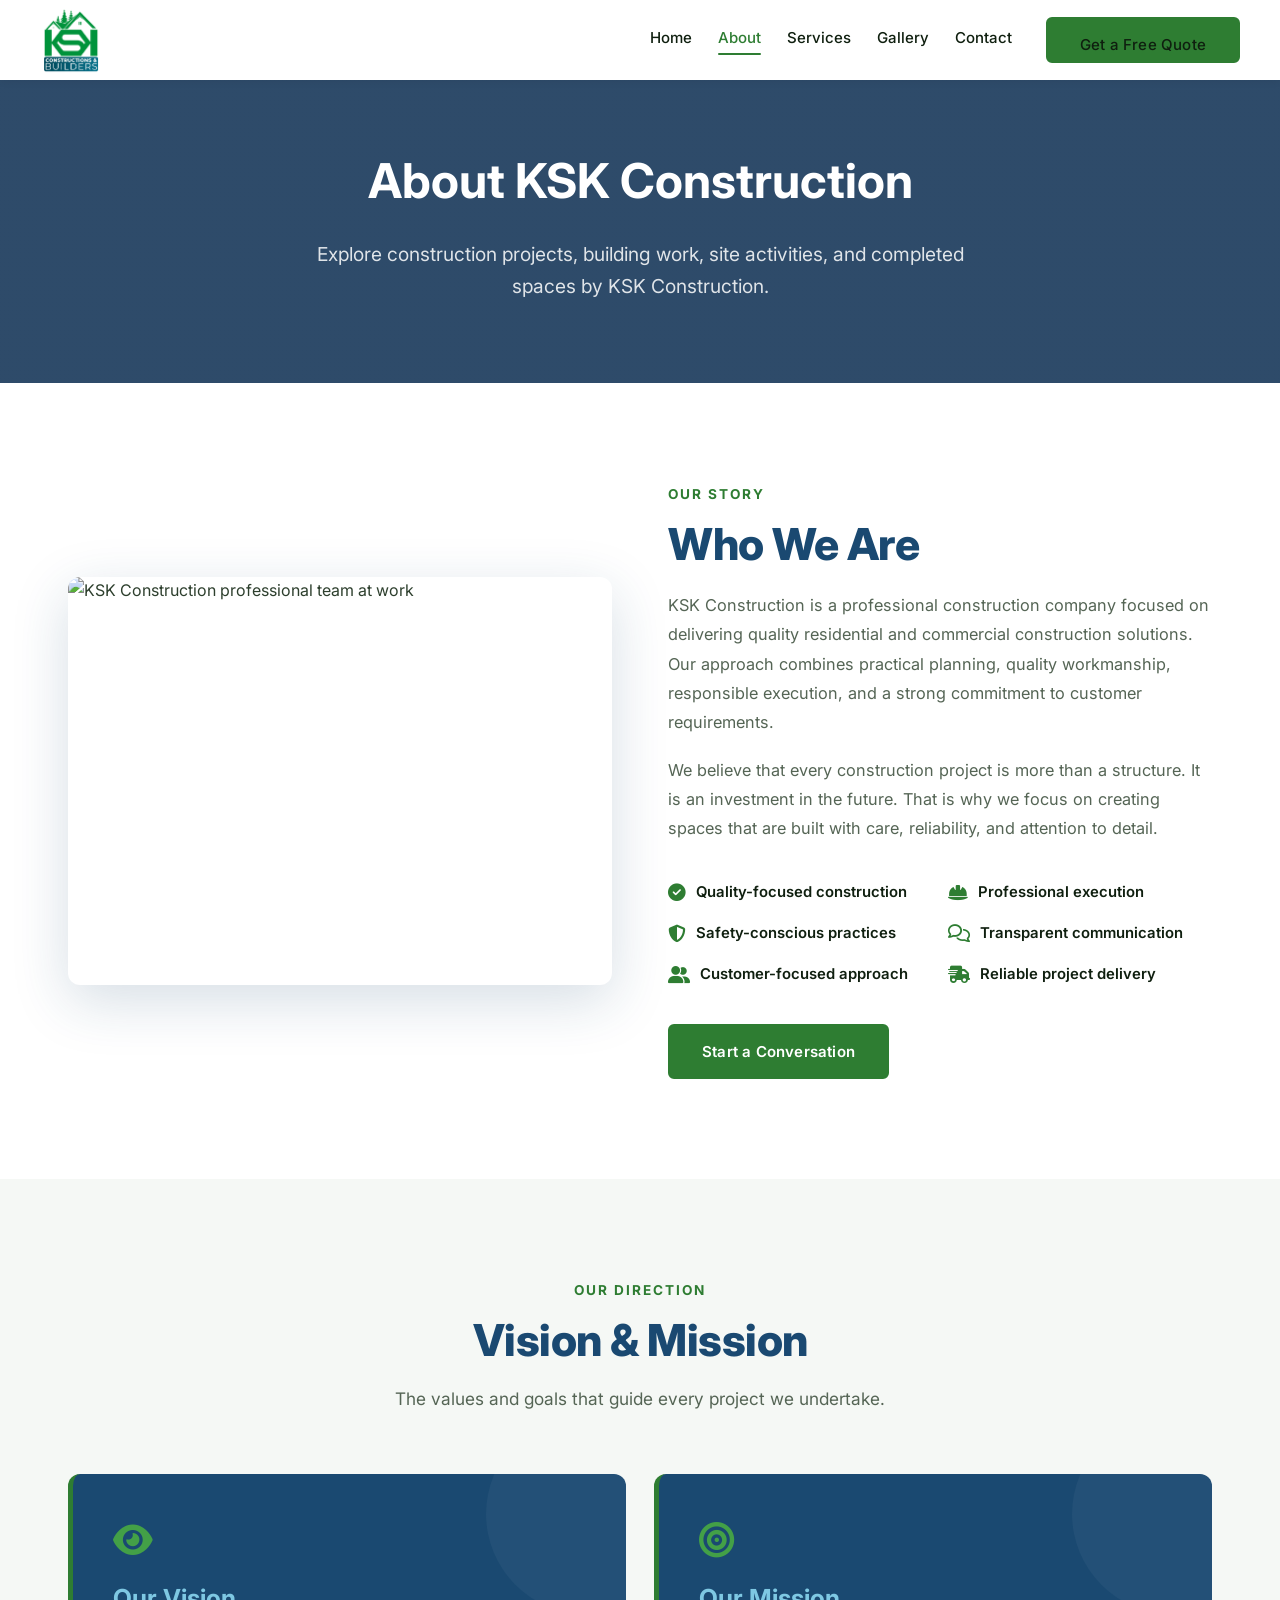
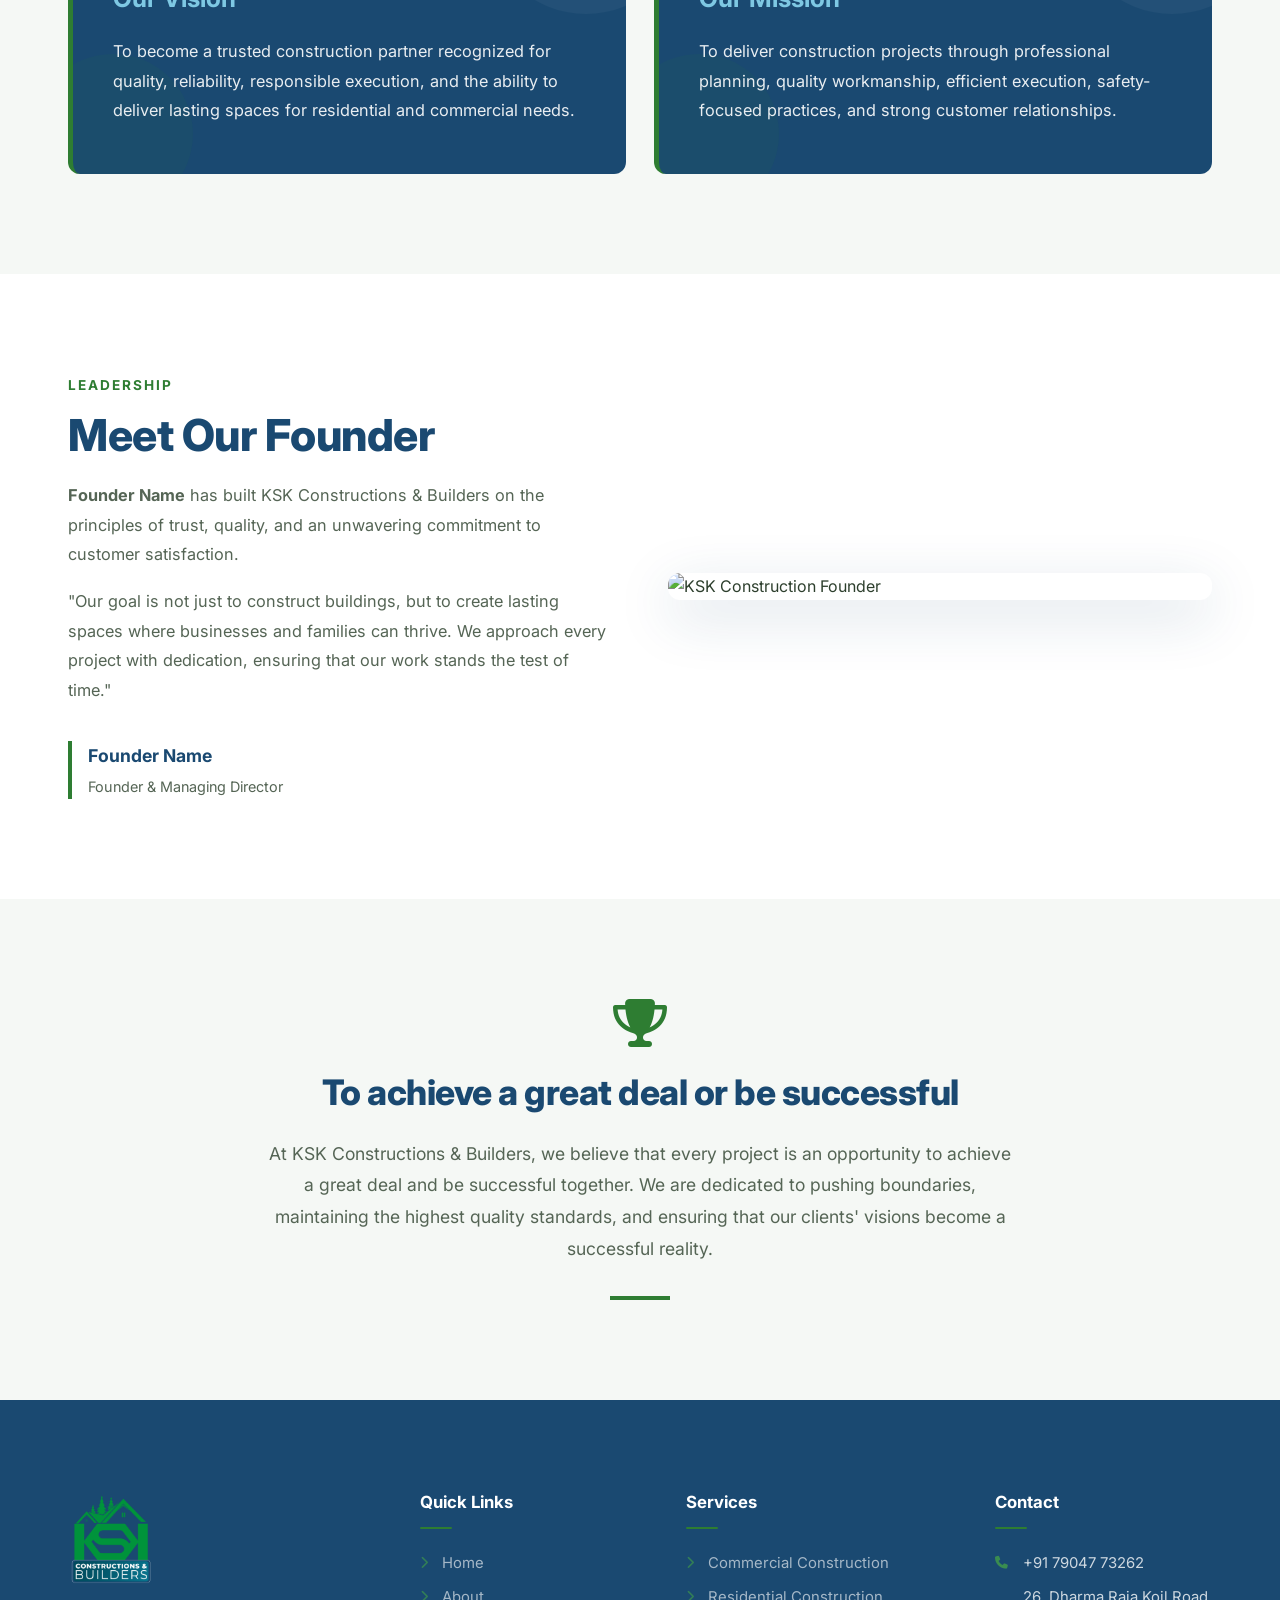
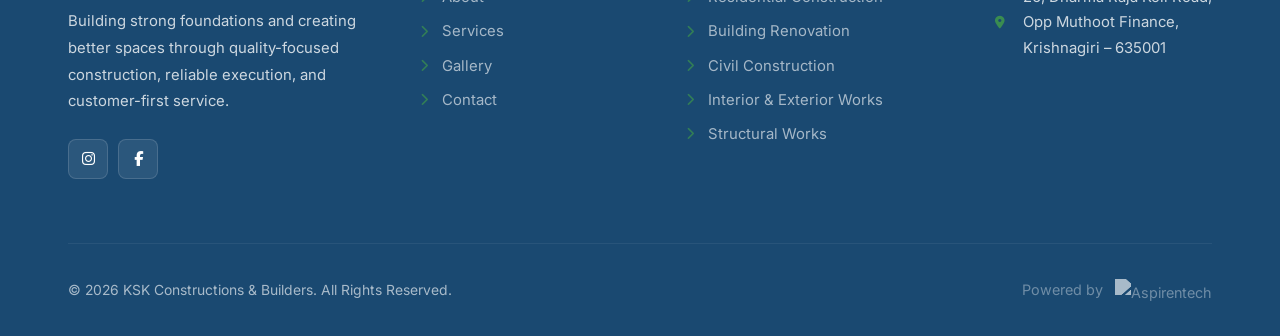
==== about/index.html @ 7454dc2c "first commit" ====
<!DOCTYPE html>
<html lang="en">

<head>
  <meta charset="UTF-8">
  <meta name="viewport" content="width=device-width, initial-scale=1.0">
  <title>About KSK Construction | Professional Construction Company</title>
  <meta name="description"
    content="Learn about KSK Construction, our vision, mission, construction approach, and commitment to quality and reliable project delivery.">
  <meta property="og:title" content="About KSK Construction">
  <meta property="og:description"
    content="Learn about KSK Construction, our vision, mission and commitment to quality.">
  <meta property="og:type" content="website">
  <link rel="canonical" href="https://www.kskconstruction.com/about/">
  <link rel="stylesheet" href="../css/styles.css">
  <link rel="stylesheet" href="https://cdnjs.cloudflare.com/ajax/libs/font-awesome/6.4.0/css/all.min.css">
</head>

<body>

  <!-- HEADER -->
  <header class="header">
    <div class="container nav-container">
      <a href="../" class="logo">
        <img src="../images/logo.png" alt="KSK Constructions & Builders Logo">
      </a>
      <nav class="nav-links" id="main-nav">
        <a href="../">Home</a>
        <a href="../about/" class="active">About</a>
        <a href="../services/">Services</a>
        <a href="../gallery/">Gallery</a>
        <a href="../contact/">Contact</a>
        <a href="../contact/" class="btn btn-primary">Get a Free Quote</a>
      </nav>
      <button class="hamburger" id="hamburger-btn" aria-label="Toggle navigation" aria-expanded="false">&#9776;</button>
    </div>
  </header>

  <!-- PAGE BANNER -->
  <div class="page-banner"
    style="padding-top: 80px; background: linear-gradient(rgba(17,50,85,0.88), rgba(17,50,85,0.88)), url('https://images.unsplash.com/photo-1428366890462-dd4baecf492b?ixlib=rb-4.0.3&auto=format&fit=crop&w=1920&q=80') center/cover no-repeat; color: #fff; padding: 140px 0 80px; text-align: center;">
    <div class="container">
      <h1 style="font-size: clamp(1.9rem, 5vw, 3rem); font-weight: 700; margin-bottom: 16px;">About KSK Construction
      </h1>
      <p style="font-size: clamp(0.97rem, 2.5vw, 1.2rem); opacity: 0.85; max-width: 700px; margin: 0 auto;">Explore
        construction projects,
        building work, site activities, and completed spaces by KSK Construction.</p>
    </div>
  </div>

  <main>

    <!-- WHO WE ARE -->
    <section class="section">
      <div class="container">
        <div class="image-text-grid">
          <div>
            <img
              src="https://images.unsplash.com/photo-1486406146926-c627a92ad1ab?ixlib=rb-4.0.3&auto=format&fit=crop&w=800&q=81"
              alt="KSK Construction professional team at work" class="section-image" loading="lazy">
          </div>
          <div>
            <p
              style="font-size:0.85rem; font-weight:700; letter-spacing:2px; color:var(--ksk-green); text-transform:uppercase; margin-bottom:12px;">
              Our Story</p>
            <h2 class="section-title" style="text-align:left; margin-bottom:20px;">Who We Are</h2>
            <p style="color:var(--text-light); margin-bottom:18px; font-size:1.02rem; line-height:1.8;">KSK Construction
              is a professional construction company focused on delivering quality residential and commercial
              construction solutions. Our approach combines practical planning, quality workmanship, responsible
              execution, and a strong commitment to customer requirements.</p>
            <p style="color:var(--text-light); margin-bottom:36px; font-size:1.02rem; line-height:1.8;">We believe that
              every construction project is more than a structure. It is an investment in the future. That is why we
              focus on creating spaces that are built with care, reliability, and attention to detail.</p>
            <div style="display:grid; grid-template-columns:1fr 1fr; gap:16px; margin-bottom:36px;">
              <div style="display:flex; gap:10px; align-items:center;">
                <i class="fa-solid fa-check-circle"
                  style="color:var(--ksk-green); font-size:1.1rem; flex-shrink:0;"></i>
                <span style="color:var(--text-dark); font-weight:600; font-size:0.93rem;">Quality-focused
                  construction</span>
              </div>
              <div style="display:flex; gap:10px; align-items:center;">
                <i class="fa-solid fa-hard-hat" style="color:var(--ksk-green); font-size:1.1rem; flex-shrink:0;"></i>
                <span style="color:var(--text-dark); font-weight:600; font-size:0.93rem;">Professional execution</span>
              </div>
              <div style="display:flex; gap:10px; align-items:center;">
                <i class="fa-solid fa-shield-halved"
                  style="color:var(--ksk-green); font-size:1.1rem; flex-shrink:0;"></i>
                <span style="color:var(--text-dark); font-weight:600; font-size:0.93rem;">Safety-conscious
                  practices</span>
              </div>
              <div style="display:flex; gap:10px; align-items:center;">
                <i class="fa-regular fa-comments" style="color:var(--ksk-green); font-size:1.1rem; flex-shrink:0;"></i>
                <span style="color:var(--text-dark); font-weight:600; font-size:0.93rem;">Transparent
                  communication</span>
              </div>
              <div style="display:flex; gap:10px; align-items:center;">
                <i class="fa-solid fa-user-group" style="color:var(--ksk-green); font-size:1.1rem; flex-shrink:0;"></i>
                <span style="color:var(--text-dark); font-weight:600; font-size:0.93rem;">Customer-focused
                  approach</span>
              </div>
              <div style="display:flex; gap:10px; align-items:center;">
                <i class="fa-solid fa-truck-fast" style="color:var(--ksk-green); font-size:1.1rem; flex-shrink:0;"></i>
                <span style="color:var(--text-dark); font-weight:600; font-size:0.93rem;">Reliable project
                  delivery</span>
              </div>
            </div>
            <a href="../contact/" class="btn btn-primary">Start a Conversation</a>
          </div>
        </div>
      </div>
    </section>

    <!-- VISION & MISSION -->
    <section class="section section-bg-light">
      <div class="container">
        <p
          style="font-size:0.85rem; font-weight:700; letter-spacing:2px; color:var(--ksk-green); text-transform:uppercase; text-align:center; margin-bottom:12px;">
          Our Direction</p>
        <h2 class="section-title">Vision &amp; Mission</h2>
        <p class="section-subtitle">The values and goals that guide every project we undertake.</p>
        <div class="vision-mission-grid">
          <div class="about-card">
            <i class="fa-solid fa-eye"
              style="font-size:2.2rem; color:var(--ksk-green-light); margin-bottom:20px; display:block;"></i>
            <h3>Our Vision</h3>
            <p>To become a trusted construction partner recognized for quality, reliability, responsible execution, and
              the ability to deliver lasting spaces for residential and commercial needs.</p>
          </div>
          <div class="about-card">
            <i class="fa-solid fa-bullseye"
              style="font-size:2.2rem; color:var(--ksk-green-light); margin-bottom:20px; display:block;"></i>
            <h3>Our Mission</h3>
            <p>To deliver construction projects through professional planning, quality workmanship, efficient execution,
              safety-focused practices, and strong customer relationships.</p>
          </div>
        </div>
      </div>
    </section>

    <!-- MEET THE FOUNDER -->
    <section class="section">
      <div class="container">
        <div class="image-text-grid">
          <div>
            <p
              style="font-size:0.85rem; font-weight:700; letter-spacing:2px; color:var(--ksk-green); text-transform:uppercase; margin-bottom:12px;">
              Leadership</p>
            <h2 class="section-title" style="text-align:left; margin-bottom:20px;">Meet Our Founder</h2>
            <p style="color:var(--text-light); margin-bottom:18px; font-size:1.02rem; line-height:1.8;"><strong>Founder
                Name</strong> has built KSK Constructions & Builders on the principles of trust, quality, and an
              unwavering commitment to customer satisfaction.</p>
            <p style="color:var(--text-light); margin-bottom:36px; font-size:1.02rem; line-height:1.8;">"Our goal is not
              just to construct buildings, but to create lasting spaces where businesses and families can thrive. We
              approach every project with dedication, ensuring that our work stands the test of time."</p>

            <div style="border-left: 4px solid var(--ksk-green); padding-left: 16px;">
              <h4 style="color:var(--ksk-teal); font-size:1.1rem; margin-bottom:4px;">Founder Name</h4>
              <p style="color:var(--text-light); font-size:0.9rem;">Founder &amp; Managing Director</p>
            </div>
          </div>
          <div>
            <img src="/images/founder.jpg" alt="KSK Construction Founder" class="section-image"
              style="object-fit: contain; height: auto; aspect-ratio: auto;" loading="lazy" width="300" height="300">
          </div>
        </div>
      </div>
    </section>

    <!-- OPPORTUNITY / SUCCESS SECTION -->
    <section class="section section-bg-light">
      <div class="container" style="text-align: center; max-width: 800px; margin: 0 auto;">
        <i class="fa-solid fa-trophy" style="font-size:3rem; color:var(--ksk-green); margin-bottom:24px;"></i>
        <h2 class="section-title" style="font-size: 2.2rem; margin-bottom: 24px;">To achieve a great deal or be
          successful</h2>
        <p style="color:var(--text-light); font-size: 1.1rem; line-height: 1.8; margin-bottom: 32px;">
          At KSK Constructions & Builders, we believe that every project is an opportunity to achieve a great deal and
          be successful together. We are dedicated to pushing boundaries, maintaining the highest quality standards, and
          ensuring that our clients' visions become a successful reality.
        </p>
        <div style="width: 60px; height: 4px; background: var(--ksk-green); margin: 0 auto;"></div>
      </div>
    </section>

  </main>

  <!-- FOOTER -->
  <footer class="footer">
    <div class="container">
      <div class="footer-grid">
        <div class="footer-col">
          <div style="margin-bottom:20px;">
            <img src="../images/logo.png" alt="KSK Constructions & Builders" style="height:100px; width:auto; ">
          </div>
          <!-- <h4>KSK Constructions &amp; Builders</h4> -->
          <p>Building strong foundations and creating better spaces through quality-focused construction, reliable
            execution, and customer-first service.</p>
          <div class="social-links" style="margin-top:24px;">
            <a href="#" aria-label="Instagram"><i class="fa-brands fa-instagram"></i></a>
            <a href="#" aria-label="Facebook"><i class="fa-brands fa-facebook-f"></i></a>

          </div>
        </div>
        <div class="footer-col">
          <h4>Quick Links</h4>
          <ul class="footer-links">
            <li><a href="../"><i class="fa-solid fa-chevron-right"></i>Home</a></li>
            <li><a href="../about/"><i class="fa-solid fa-chevron-right"></i>About</a></li>
            <li><a href="../services/"><i class="fa-solid fa-chevron-right"></i>Services</a></li>
            <li><a href="../gallery/"><i class="fa-solid fa-chevron-right"></i>Gallery</a></li>
            <li><a href="../contact/"><i class="fa-solid fa-chevron-right"></i>Contact</a></li>
          </ul>
        </div>
        <div class="footer-col">
          <h4>Services</h4>
          <ul class="footer-links">
            <li><a href="../services/"><i class="fa-solid fa-chevron-right"></i>Commercial Construction</a></li>
            <li><a href="../services/"><i class="fa-solid fa-chevron-right"></i>Residential Construction</a></li>
            <li><a href="../services/"><i class="fa-solid fa-chevron-right"></i>Building Renovation</a></li>
            <li><a href="../services/"><i class="fa-solid fa-chevron-right"></i>Civil Construction</a></li>
            <li><a href="../services/"><i class="fa-solid fa-chevron-right"></i>Interior &amp; Exterior Works</a></li>
            <li><a href="../services/"><i class="fa-solid fa-chevron-right"></i>Structural Works</a></li>
          </ul>
        </div>
        <div class="footer-col">
          <h4>Contact</h4>
          <ul class="footer-links">
            <li><i class="fa-solid fa-phone" style="width: 20px;"></i> +91 79047 73262</li>

            <li><i class="fa-solid fa-location-dot" style="width: 20px;"></i> 26, Dharma Raja Koil Road,
              Opp Muthoot Finance,
              Krishnagiri – 635001</li>
          </ul>
        </div>
      </div>
      <div class="footer-bottom">
        <p>&copy; 2026 KSK Constructions &amp; Builders. All Rights Reserved.</p>
        <div style="display: flex; align-items: center; gap: 12px; color: rgba(255,255,255,0.6); font-size: 0.9rem;">
          <span>Powered by</span>
          <a href="https://aspirentech.com" target="_blank">
            <img src="https://aspirentech.com/assets/aspirentech-logo-new-B7I5o4Z6.png" alt="Aspirentech"
              style="height: 22px; filter: brightness(0) invert(1);  transition: 0.3s;">
          </a>
        </div>
      </div>
    </div>
  </footer>

  <script src="../js/main.js"></script>
</body>

</html>
---- css/styles.css ----
@import url('https://fonts.googleapis.com/css2?family=Inter:wght@300;400;500;600;700;800&display=swap');

/* =====================================================
   KSK CONSTRUCTIONS & BUILDERS — BRAND DESIGN SYSTEM
   ─────────────────────────────────────────────────────
   PRIMARY GREEN  : #2E7D32  (KSK logo emblem & trees)
   DARK TEAL BLUE : #1A4971  (KSK "CONSTRUCTIONS & BUILDERS" banner)
   ===================================================== */

:root {
  /* ── Core Brand Colors ── */
  --ksk-green: #2E7D32;
  /* logo green */
  --ksk-green-dark: #1B5E20;
  /* deep green for hovers/accents */
  --ksk-green-light: #43A047;
  /* lighter green for subtle touches */
  --ksk-green-muted: #E8F5E9;
  /* very light green tint */

  --ksk-teal: #1A4971;
  /* logo teal banner */
  --ksk-teal-dark: #113255;
  /* darker teal for hovers */
  --ksk-teal-light: #235B8A;
  /* lighter teal for accents */
  --ksk-teal-muted: #E8EFF6;
  /* very light teal tint */

  /* ── Neutral Colors ── */
  --white: #FFFFFF;
  --light-bg: #F5F8F5;
  /* very subtle green-white bg */
  --border-light: #DDE8DD;
  /* soft green-tinted border */
  --text-dark: #0F1F0F;
  /* near-black with green undertone */
  --text-mid: #2D3F2D;
  /* dark green-gray for body text */
  --text-light: #556555;
  /* muted green-gray for secondary text */

  /* ── Shadows ── */
  --shadow-xs: 0 1px 4px rgba(26, 73, 113, 0.07);
  --shadow-sm: 0 2px 10px rgba(26, 73, 113, 0.09);
  --shadow-md: 0 8px 32px rgba(26, 73, 113, 0.13);
  --shadow-lg: 0 16px 56px rgba(26, 73, 113, 0.18);

  /* ── Misc ── */
  --radius: 12px;
  --radius-sm: 6px;
  --radius-xs: 4px;
  --transition: all 0.28s ease;
}

/* =====================================================
   RESET & BASE
   ===================================================== */
*,
*::before,
*::after {
  margin: 0;
  padding: 0;
  box-sizing: border-box;
}

html {
  scroll-behavior: smooth;
}

body {
  font-family: 'Inter', system-ui, sans-serif;
  font-size: 1rem;
  line-height: 1.7;
  color: var(--text-mid);
  background: var(--white);
  overflow-x: hidden;
}

a {
  text-decoration: none;
  color: inherit;
  transition: var(--transition);
}

ul {
  list-style: none;
}

img {
  max-width: 100%;
  height: auto;
  display: block;
}

/* =====================================================
   LAYOUT
   ===================================================== */
.container {
  width: 100%;
  max-width: 1200px;
  margin: 0 auto;
  padding: 0 28px;
}

.section {
  padding: 100px 0;
}

.section-bg-light {
  background: var(--light-bg);
}

/* =====================================================
   TYPOGRAPHY
   ===================================================== */
.section-title {
  font-size: clamp(1.9rem, 4vw, 2.75rem);
  font-weight: 800;
  color: var(--ksk-teal);
  margin-bottom: 16px;
  text-align: center;
  letter-spacing: -0.5px;
  line-height: 1.2;
}

.section-subtitle {
  font-size: 1.08rem;
  color: var(--text-light);
  text-align: center;
  max-width: 680px;
  margin: 0 auto 60px;
  line-height: 1.8;
}

/* =====================================================
   BUTTONS
   ===================================================== */
.btn {
  display: inline-block;
  padding: 13px 32px;
  border-radius: var(--radius-sm);
  font-family: inherit;
  font-weight: 600;
  font-size: 0.94rem;
  cursor: pointer;
  border: 2px solid transparent;
  text-align: center;
  transition: var(--transition);
  letter-spacing: 0.2px;
  white-space: nowrap;
}

/* Green primary button */
.btn-primary {
  background: var(--ksk-green);
  color: var(--white);
  border-color: var(--ksk-green);
}

.btn-primary:hover {
  background: var(--ksk-green-dark);
  border-color: var(--ksk-green-dark);
  transform: translateY(-2px);
  box-shadow: 0 8px 24px rgba(46, 125, 50, 0.32);
}

/* Teal secondary button */
.btn-secondary {
  background: transparent;
  color: var(--ksk-teal);
  border-color: var(--ksk-teal);
}

.btn-secondary:hover {
  background: var(--ksk-teal);
  color: var(--white);
  transform: translateY(-2px);
  box-shadow: 0 8px 24px rgba(26, 73, 113, 0.28);
}

/* White outline button (on dark bg) */
.btn-outline-white {
  background: transparent;
  color: var(--white);
  border-color: rgba(255, 255, 255, 0.8);
}

.btn-outline-white:hover {
  background: var(--white);
  color: var(--ksk-green);
  border-color: var(--white);
}

/* =====================================================
   HEADER / NAV
   ===================================================== */
.header {
  position: fixed;
  top: 0;
  left: 0;
  width: 100%;
  background: var(--white);
  box-shadow: 0 2px 20px rgba(26, 73, 113, 0.10);
  z-index: 1000;
  transition: var(--transition);
}

.nav-container {
  display: flex;
  justify-content: space-between;
  align-items: center;
  min-height: 80px;
  padding: 0;
}

.logo {
  display: flex;
  align-items: center;
  gap: 10px;
  text-decoration: none;
  flex-shrink: 0;
}

.logo img {
  max-height: 72px;
  width: auto;
  object-fit: contain;
  display: block;
}

.nav-links {
  display: flex;
  gap: 26px;
  align-items: center;
}

.nav-links a {
  font-weight: 500;
  font-size: 0.94rem;
  color: var(--text-dark);
  position: relative;
  padding-bottom: 4px;
}

.nav-links a:not(.btn)::after {
  content: '';
  position: absolute;
  bottom: 0;
  left: 0;
  width: 0;
  height: 2px;
  background: var(--ksk-green);
  transition: var(--transition);
  border-radius: 2px;
}

.nav-links a:not(.btn):hover,
.nav-links a.active:not(.btn) {
  color: var(--ksk-green);
}

.nav-links a:not(.btn):hover::after,
.nav-links a.active:not(.btn)::after {
  width: 100%;
}

.nav-links .btn {
  margin-left: 8px;
}

.hamburger {
  display: none;
  cursor: pointer;
  background: none;
  border: none;
  font-size: 1.8rem;
  color: var(--ksk-teal);
  line-height: 1;
  padding: 8px;
  flex-shrink: 0;
  z-index: 1100;
}

/* =====================================================
   PAGE BANNER  (inner pages)
   ===================================================== */
.page-banner {
  background-size: cover;
  background-position: center;
  background-attachment: scroll;
  color: var(--white);
  text-align: center;
}

@media (min-width: 769px) {
  .page-banner {
    background-attachment: fixed;
  }
}

/* =====================================================
   HERO SECTION
   ===================================================== */
.hero {
  min-height: 100vh;
  background-size: cover;
  background-position: center;
  background-attachment: fixed;
  display: flex;
  align-items: center;
  text-align: center;
  color: var(--white);
  padding-top: 80px;
}

.hero-content {
  max-width: 880px;
  margin: 0 auto;
  padding: 48px 0;
}

.hero h1 {
  font-size: clamp(2.1rem, 5vw, 4rem);
  font-weight: 800;
  margin-bottom: 24px;
  line-height: 1.15;
  letter-spacing: -1px;
  text-shadow: 0 2px 16px rgba(0, 0, 0, 0.25);
}

.hero p {
  font-size: clamp(1rem, 2vw, 1.22rem);
  margin-bottom: 40px;
  opacity: 0.92;
  max-width: 680px;
  margin-left: auto;
  margin-right: auto;
  line-height: 1.85;
}

.hero-buttons {
  display: flex;
  gap: 16px;
  justify-content: center;
  margin-bottom: 44px;
  flex-wrap: wrap;
}

.trust-statement {
  font-size: 0.82rem;
  font-weight: 700;
  opacity: 0.78;
  letter-spacing: 2.5px;
  text-transform: uppercase;
  padding: 12px 28px;
  border: 1px solid rgba(255, 255, 255, 0.32);
  border-radius: 100px;
  display: inline-block;
}

/* =====================================================
   FEATURE CARDS
   ===================================================== */
.features-grid {
  display: grid;
  grid-template-columns: repeat(auto-fit, minmax(280px, 1fr));
  gap: 24px;
  margin-top: 48px;
}

.feature-card {
  background: var(--white);
  padding: 36px 30px;
  border-radius: var(--radius);
  box-shadow: var(--shadow-sm);
  transition: var(--transition);
  border: 1px solid rgba(26, 73, 113, 0.07);
}

.feature-card:hover {
  transform: translateY(-6px);
  box-shadow: var(--shadow-md);
  border-color: rgba(46, 125, 50, 0.18);
}

.feature-icon {
  font-size: 2.4rem;
  color: var(--ksk-green);
  margin-bottom: 18px;
}

.feature-card h3 {
  color: var(--ksk-teal);
  margin-bottom: 10px;
  font-size: 1.15rem;
  font-weight: 700;
}

.feature-card p {
  color: var(--text-light);
  font-size: 0.96rem;
  line-height: 1.75;
}

/* =====================================================
   PROCESS TIMELINE CARDS
   ===================================================== */
.timeline-grid {
  display: grid;
  grid-template-columns: repeat(auto-fit, minmax(280px, 1fr));
  gap: 24px;
}

.timeline-card {
  background: var(--white);
  padding: 36px 28px 28px;
  border-radius: var(--radius);
  box-shadow: var(--shadow-sm);
  position: relative;
  border-top: 4px solid var(--ksk-green);
  overflow: hidden;
  transition: var(--transition);
}

.timeline-card:hover {
  box-shadow: var(--shadow-md);
  transform: translateY(-4px);
  border-top-color: var(--ksk-teal);
}

.timeline-number {
  font-size: 4.5rem;
  font-weight: 900;
  color: var(--ksk-green-muted);
  position: absolute;
  bottom: -8px;
  right: 14px;
  line-height: 1;
  z-index: 0;
  user-select: none;
}

.timeline-card h3 {
  color: var(--ksk-teal);
  margin-bottom: 10px;
  font-size: 1.15rem;
  position: relative;
  z-index: 1;
}

.timeline-card p {
  color: var(--text-light);
  font-size: 0.96rem;
  position: relative;
  z-index: 1;
  line-height: 1.75;
}

/* =====================================================
   STEP-BY-STEP DELIVERY
   ===================================================== */
.steps-container {
  display: flex;
  flex-direction: column;
  gap: 32px;
  max-width: 1040px;
  margin: 56px auto 0;
}

@media (min-width: 768px) {
  .steps-container {
    flex-direction: row;
    gap: 0;
    align-items: flex-start;
  }

  .step-item {
    flex: 1;
    position: relative;
    padding: 0 10px;
    text-align: center;
  }

  .step-item:not(:last-child)::after {
    content: '';
    position: absolute;
    top: 29px;
    left: calc(50% + 32px);
    width: calc(100% - 62px);
    height: 2px;
    background: linear-gradient(to right, var(--ksk-green), var(--ksk-teal-muted));
    z-index: 0;
  }
}

.step-circle {
  width: 60px;
  height: 60px;
  background: var(--ksk-green);
  color: var(--white);
  border-radius: 50%;
  display: flex;
  align-items: center;
  justify-content: center;
  font-size: 1.25rem;
  font-weight: 800;
  margin: 0 auto 20px;
  position: relative;
  z-index: 1;
  box-shadow: 0 0 0 8px rgba(46, 125, 50, 0.12);
  transition: var(--transition);
}

.step-item:hover .step-circle {
  transform: scale(1.1);
  background: var(--ksk-teal);
  box-shadow: 0 0 0 12px rgba(26, 73, 113, 0.15);
}

.step-content h3 {
  color: var(--ksk-teal);
  margin-bottom: 8px;
  font-size: 1.05rem;
  font-weight: 700;
}

.step-content p {
  color: var(--text-light);
  font-size: 0.9rem;
  line-height: 1.7;
}

/* =====================================================
   TESTIMONIALS
   ===================================================== */
.testimonials-grid {
  display: grid;
  grid-template-columns: repeat(auto-fit, minmax(280px, 1fr));
  gap: 24px;
}

.testimonial-card {
  background: var(--white);
  padding: 36px 30px;
  border-radius: var(--radius);
  box-shadow: var(--shadow-sm);
  transition: var(--transition);
  border-left: 4px solid var(--ksk-green);
}

.testimonial-card:hover {
  transform: translateY(-4px);
  box-shadow: var(--shadow-md);
}

.testimonial-text {
  color: var(--text-mid);
  margin-bottom: 20px;
  font-size: 0.98rem;
  line-height: 1.8;
  font-style: italic;
}

.testimonial-author {
  color: var(--ksk-teal);
  font-weight: 700;
  font-size: 0.93rem;
}

/* Testimonials on dark bg-image section */
.bg-image-section .testimonial-card {
  background: rgba(255, 255, 255, 0.09);
  backdrop-filter: blur(12px);
  border-left: 4px solid var(--ksk-green-light);
  border-top: 1px solid rgba(255, 255, 255, 0.15);
  border-right: 1px solid rgba(255, 255, 255, 0.08);
  border-bottom: 1px solid rgba(255, 255, 255, 0.08);
}

.bg-image-section .testimonial-text {
  color: rgba(255, 255, 255, 0.9);
}

.bg-image-section .testimonial-author {
  color: #7EC8E3;
}

/* =====================================================
   BG IMAGE SECTION (Testimonials, CTA banners)
   ===================================================== */
.bg-image-section {
  position: relative;
  background-size: cover;
  background-position: center;
  background-attachment: fixed;
  z-index: 1;
}

.bg-image-section::before {
  content: '';
  position: absolute;
  inset: 0;
  /* Teal-dominant overlay matching logo banner */
  background: linear-gradient(135deg, rgba(17, 50, 85, 0.92) 0%, rgba(26, 73, 113, 0.88) 100%);
  z-index: -1;
}

.bg-image-section .section-title,
.bg-image-section .section-subtitle {
  color: var(--white);
}

/* =====================================================
   IMAGE + TEXT GRID LAYOUT
   ===================================================== */
.image-text-grid {
  display: grid;
  grid-template-columns: 1fr;
  gap: 56px;
  align-items: center;
}

@media (min-width: 992px) {
  .image-text-grid {
    grid-template-columns: 1fr 1fr;
  }
}

.section-image {
  width: 100%;
  border-radius: var(--radius);
  box-shadow: var(--shadow-lg);
  object-fit: cover;
  aspect-ratio: 4/3;
}

/* =====================================================
   SERVICE CARDS (with images)
   ===================================================== */
.service-card {
  padding: 0 !important;
  overflow: hidden;
  display: flex;
  flex-direction: column;
}

.service-card-img {
  width: 100%;
  aspect-ratio: 16/9;
  object-fit: cover;
  transition: transform 0.4s ease;
}

.service-card:hover .service-card-img {
  transform: scale(1.05);
}

.service-card-body {
  padding: 26px 28px 28px;
  display: flex;
  flex-direction: column;
  flex-grow: 1;
  border-top: 3px solid var(--ksk-green);
}

.service-card-body .feature-icon {
  margin-bottom: 10px;
  font-size: 1.9rem;
}

.service-card-body h3 {
  margin-bottom: 8px;
}

.service-card-body p {
  flex-grow: 1;
  margin-bottom: 18px;
}

/* =====================================================
   VISION / MISSION CARDS
   ===================================================== */
.vision-mission-grid {
  display: grid;
  grid-template-columns: repeat(auto-fit, minmax(300px, 1fr));
  gap: 28px;
}

.about-card {
  background: var(--ksk-teal);
  color: var(--white);
  padding: 48px 40px;
  border-radius: var(--radius);
  position: relative;
  overflow: hidden;
  border-left: 5px solid var(--ksk-green);
}

.about-card::before {
  content: '';
  position: absolute;
  top: -60px;
  right: -60px;
  width: 200px;
  height: 200px;
  border-radius: 50%;
  background: rgba(255, 255, 255, 0.04);
}

.about-card::after {
  content: '';
  position: absolute;
  bottom: -40px;
  left: -40px;
  width: 160px;
  height: 160px;
  border-radius: 50%;
  background: rgba(46, 125, 50, 0.08);
}

.about-card h3 {
  font-size: 1.55rem;
  margin-bottom: 18px;
  color: #7EC8E3;
  position: relative;
  z-index: 1;
}

.about-card p {
  font-size: 1.02rem;
  opacity: 0.9;
  line-height: 1.8;
  position: relative;
  z-index: 1;
}

/* =====================================================
   GALLERY
   ===================================================== */
.gallery-grid {
  display: grid;
  grid-template-columns: repeat(auto-fill, minmax(300px, 1fr));
  gap: 18px;
}

.gallery-item {
  position: relative;
  overflow: hidden;
  border-radius: var(--radius);
  aspect-ratio: 4/3;
  cursor: pointer;
  box-shadow: var(--shadow-sm);
}

.gallery-item img {
  width: 100%;
  height: 100%;
  object-fit: cover;
  transition: transform 0.4s ease;
}

.gallery-overlay {
  position: absolute;
  inset: 0;
  background: linear-gradient(135deg, rgba(17, 50, 85, 0.88), rgba(46, 125, 50, 0.78));
  display: flex;
  align-items: center;
  justify-content: center;
  opacity: 0;
  transition: var(--transition);
}

.gallery-overlay i {
  color: var(--white);
  font-size: 2.2rem;
  transform: scale(0.6);
  transition: var(--transition);
}

.gallery-item:hover img {
  transform: scale(1.08);
}

.gallery-item:hover .gallery-overlay {
  opacity: 1;
}

.gallery-item:hover .gallery-overlay i {
  transform: scale(1);
}

/* =====================================================
   LIGHTBOX
   ===================================================== */
.lightbox {
  position: fixed;
  inset: 0;
  background: rgba(11, 30, 50, 0.95);
  z-index: 2000;
  display: flex;
  align-items: center;
  justify-content: center;
  opacity: 0;
  visibility: hidden;
  transition: var(--transition);
}

.lightbox.active {
  opacity: 1;
  visibility: visible;
}

.lightbox-content {
  max-width: 90%;
  max-height: 90vh;
  display: flex;
  align-items: center;
  justify-content: center;
}

.lightbox-img {
  max-width: 100%;
  max-height: 90vh;
  object-fit: contain;
  border-radius: var(--radius-sm);
}

.lightbox-close,
.lightbox-prev,
.lightbox-next {
  position: absolute;
  background: rgba(255, 255, 255, 0.08);
  border: 1px solid rgba(255, 255, 255, 0.16);
  color: var(--white);
  font-size: 1.4rem;
  cursor: pointer;
  padding: 12px 16px;
  border-radius: var(--radius-sm);
  transition: var(--transition);
  backdrop-filter: blur(8px);
}

.lightbox-close {
  top: 20px;
  right: 20px;
}

.lightbox-prev {
  left: 20px;
  top: 50%;
  transform: translateY(-50%);
}

.lightbox-next {
  right: 20px;
  top: 50%;
  transform: translateY(-50%);
}

.lightbox-close:hover,
.lightbox-prev:hover,
.lightbox-next:hover {
  background: var(--ksk-green);
  border-color: var(--ksk-green);
}

/* =====================================================
   CONTACT FORM
   ===================================================== */
.contact-grid {
  display: grid;
  grid-template-columns: 1fr 1.6fr;
  gap: 64px;
  align-items: start;
}

.contact-info-card {
  margin-bottom: 28px;
  display: flex;
  gap: 16px;
  align-items: flex-start;
}

.contact-info-icon {
  font-size: 1.2rem;
  color: var(--ksk-green);
  background: var(--ksk-green-muted);
  width: 48px;
  height: 48px;
  display: flex;
  align-items: center;
  justify-content: center;
  border-radius: 50%;
  flex-shrink: 0;
  border: 1px solid rgba(46, 125, 50, 0.2);
}

.contact-info-text h3 {
  font-size: 1rem;
  color: var(--ksk-teal);
  margin-bottom: 4px;
  font-weight: 700;
}

.contact-info-text p,
.contact-info-text a {
  color: var(--text-light);
  font-size: 0.96rem;
}

.contact-info-text a:hover {
  color: var(--ksk-green);
}

.contact-form {
  background: var(--white);
  padding: 48px 44px;
  border-radius: var(--radius);
  box-shadow: var(--shadow-md);
  border: 1px solid rgba(26, 73, 113, 0.08);
}

.form-group {
  margin-bottom: 22px;
}

.form-label {
  display: block;
  margin-bottom: 7px;
  font-weight: 600;
  font-size: 0.9rem;
  color: var(--ksk-teal);
  letter-spacing: 0.2px;
}

.form-control {
  width: 100%;
  padding: 12px 16px;
  border: 1.5px solid var(--border-light);
  border-radius: var(--radius-sm);
  font-family: inherit;
  font-size: 0.96rem;
  color: var(--text-dark);
  background: #fafcfa;
  transition: var(--transition);
}

.form-control:focus {
  outline: none;
  border-color: var(--ksk-green);
  background: var(--white);
  box-shadow: 0 0 0 3px rgba(46, 125, 50, 0.12);
}

textarea.form-control {
  resize: vertical;
  min-height: 130px;
}

select.form-control {
  appearance: none;
  background-image: url("data:image/svg+xml,%3Csvg xmlns='http://www.w3.org/2000/svg' width='16' height='16' fill='%231A4971' viewBox='0 0 16 16'%3E%3Cpath d='M7.247 11.14L2.451 5.658C1.885 5.013 2.345 4 3.204 4h9.592a1 1 0 0 1 .753 1.659l-4.796 5.48a1 1 0 0 1-1.506 0z'/%3E%3C/svg%3E");
  background-repeat: no-repeat;
  background-position: right 14px center;
  padding-right: 40px;
  cursor: pointer;
}

.form-message {
  margin-top: 14px;
  padding: 14px 16px;
  border-radius: var(--radius-sm);
  font-size: 0.94rem;
  font-weight: 500;
  display: none;
}

.form-message.success {
  display: block;
  background: var(--ksk-green-muted);
  color: var(--ksk-green-dark);
  border: 1px solid var(--ksk-green);
}

.form-message.error {
  display: block;
  background: #FFEBEE;
  color: #C62828;
  border: 1px solid #EF9A9A;
}

.error-text {
  color: #C62828;
  font-size: 0.82rem;
  margin-top: 5px;
  display: none;
}

.form-control.invalid {
  border-color: #EF9A9A;
  background: #fff8f8;
}

.form-control.invalid+.error-text {
  display: block;
}

/* =====================================================
   FOOTER  —  KSK Teal Banner (matches logo bottom)
   ===================================================== */
.footer {
  background: var(--ksk-teal);
  color: var(--white);
  padding: 88px 0 32px;
}

.footer-grid {
  display: grid;
  grid-template-columns: 1.4fr 1fr 1.2fr 1fr;
  gap: 48px;
  margin-bottom: 64px;
}

.footer-col h4 {
  font-size: 1.05rem;
  margin-bottom: 22px;
  color: var(--white);
  font-weight: 700;
  position: relative;
  padding-bottom: 12px;
}

.footer-col h4::after {
  content: '';
  position: absolute;
  bottom: 0;
  left: 0;
  width: 32px;
  height: 2px;
  background: var(--ksk-green);
  border-radius: 2px;
}

.footer-col>p {
  opacity: 0.78;
  font-size: 0.93rem;
  line-height: 1.8;
}

.footer-links li {
  margin-bottom: 9px;
}

.footer-links li,
.footer-links a {
  opacity: 0.78;
  font-size: 0.93rem;
  display: flex;
  align-items: center;
  gap: 8px;
  transition: var(--transition);
}

.footer-links a:hover {
  opacity: 1;
  color: var(--ksk-green-light);
  padding-left: 4px;
}

.footer-links i {
  width: 14px;
  color: var(--ksk-green-light);
  font-size: 0.8rem;
  flex-shrink: 0;
}

.social-links {
  display: flex;
  gap: 10px;
  flex-wrap: wrap;
}

.social-links a {
  display: inline-flex;
  align-items: center;
  justify-content: center;
  width: 40px;
  height: 40px;
  background: rgba(255, 255, 255, 0.08);
  border: 1px solid rgba(255, 255, 255, 0.14);
  border-radius: 8px;
  transition: var(--transition);
  font-size: 0.93rem;
}

.social-links a:hover {
  background: var(--ksk-green);
  border-color: var(--ksk-green);
  transform: translateY(-2px);
  box-shadow: 0 4px 16px rgba(46, 125, 50, 0.4);
}

.footer-bottom {
  text-align: center;
  padding-top: 32px;
  border-top: 1px solid rgba(255, 255, 255, 0.1);
  font-size: 0.87rem;
  opacity: 0.62;
  line-height: 1.9;
}

/* =====================================================
   RESPONSIVE — TABLET  (≤ 992px)
   ===================================================== */
@media (max-width: 992px) {
  .section {
    padding: 72px 0;
  }

  .hero h1 {
    font-size: 2.5rem;
  }

  .footer-grid {
    grid-template-columns: 1fr 1fr;
    gap: 40px;
  }

  .contact-grid {
    grid-template-columns: 1fr;
    gap: 48px;
  }

  .features-grid {
    grid-template-columns: repeat(2, 1fr);
  }
}

/* =====================================================
   RESPONSIVE — MOBILE  (≤ 768px)
   ===================================================== */
@media (max-width: 768px) {

  /* Mobile nav */
  .nav-links {
    position: fixed;
    top: 80px;
    left: -100%;
    width: 100%;
    height: calc(100vh - 80px);
    background: var(--white);
    flex-direction: column;
    align-items: flex-start;
    padding: 36px 24px;
    gap: 0;
    overflow-y: auto;
    transition: left 0.3s ease;
    box-shadow: var(--shadow-lg);
    z-index: 999;
  }

  .nav-links a:not(.btn) {
    width: 100%;
    padding: 14px 0;
    border-bottom: 1px solid var(--border-light);
    font-size: 1.05rem;
    color: var(--text-dark);
    font-weight: 500;
  }

  .nav-links a:not(.btn)::after {
    display: none;
  }

  .nav-links .btn {
    width: 100%;
    margin: 22px 0 0;
    text-align: center;
    padding: 14px 24px;
    font-size: 1rem;
  }

  .nav-links.active {
    left: 0;
  }

  .hamburger {
    display: flex;
    align-items: center;
    justify-content: center;
  }

  /* Header */
  .logo img {
    max-height: 60px;
  }

  /* Hero */
  .hero {
    background-attachment: scroll;
    min-height: 100svh;
    min-height: 100vh;
  }

  .hero h1 {
    font-size: clamp(1.7rem, 7vw, 2.2rem);
    letter-spacing: -0.5px;
  }

  .hero p {
    font-size: 0.97rem;
    padding: 0 8px;
  }

  .hero-buttons {
    flex-direction: column;
    align-items: center;
  }

  .hero-buttons .btn {
    width: 100%;
    max-width: 300px;
  }

  .trust-statement {
    font-size: 0.72rem;
    letter-spacing: 1.5px;
    padding: 10px 16px;
  }

  /* Typography */
  .section-title {
    font-size: clamp(1.6rem, 5vw, 1.9rem);
  }

  .section-subtitle {
    font-size: 0.97rem;
    margin-bottom: 40px;
  }

  .section {
    padding: 56px 0;
  }

  .container {
    padding: 0 16px;
  }

  /* Features & Service Cards */
  .features-grid {
    grid-template-columns: 1fr;
    margin-top: 32px;
    gap: 20px;
  }

  .service-card-body {
    padding: 20px 20px 24px;
  }

  .service-card-body h3 {
    font-size: 1.1rem;
  }

  /* About / image-text grid */
  .image-text-grid {
    gap: 36px;
  }

  /* Steps */
  .steps-container {
    gap: 20px;
  }

  .step-item {
    display: flex;
    align-items: flex-start;
    gap: 16px;
    text-align: left;
  }

  .step-circle {
    margin: 0;
    flex-shrink: 0;
  }

  /* Timeline */
  .timeline-grid {
    grid-template-columns: 1fr;
    gap: 16px;
  }

  /* Testimonials */
  .testimonials-grid {
    grid-template-columns: 1fr;
    gap: 16px;
  }

  /* Vision / Mission */
  .vision-mission-grid {
    grid-template-columns: 1fr;
  }

  .about-card {
    padding: 36px 28px;
  }

  /* Footer */
  .footer {
    padding: 60px 0 24px;
  }

  .footer-grid {
    grid-template-columns: 1fr;
    gap: 32px;
    margin-bottom: 48px;
  }

  /* Contact form */
  .contact-form {
    padding: 28px 20px;
  }

  /* Page banner */
  .page-banner {
    background-attachment: scroll !important;
    padding: 120px 0 64px !important;
  }

  .page-banner h1 {
    font-size: clamp(1.7rem, 6vw, 2rem) !important;
  }

  .page-banner p {
    font-size: 1rem !important;
    padding: 0 8px;
  }

  /* Gallery */
  .gallery-grid {
    grid-template-columns: repeat(2, 1fr);
    gap: 10px;
  }

  /* BG sections */
  .bg-image-section {
    background-attachment: scroll;
  }
}

/* =====================================================
   RESPONSIVE — SMALL MOBILE  (≤ 480px)
   ===================================================== */
@media (max-width: 480px) {

  .gallery-grid {
    grid-template-columns: 1fr;
  }

  .vision-mission-grid {
    grid-template-columns: 1fr;
  }

  .testimonials-grid {
    grid-template-columns: 1fr;
  }

  .footer-grid {
    grid-template-columns: 1fr;
  }

  .lightbox-prev {
    left: 8px;
  }

  .lightbox-next {
    right: 8px;
  }

  .logo img {
    max-height: 54px;
  }

  .hero h1 {
    font-size: 1.65rem;
  }

  .features-grid {
    gap: 16px;
  }

  .btn {
    padding: 12px 24px;
    font-size: 0.9rem;
  }

  .section {
    padding: 48px 0;
  }

  .contact-grid {
    gap: 32px;
  }

  .trust-statement {
    display: none;
  }
}

/* No-crop utility */


.footer-bottom {
  display: flex;
  justify-content: space-between;
  align-items: center;
  width: 100%;
  gap: 20px;
}

.footer-bottom p {
  margin: 0;
}

/* Mobile responsive */
@media (max-width: 768px) {
  .footer-bottom {
    flex-direction: column;
    text-align: center;
    gap: 8px;
  }
}
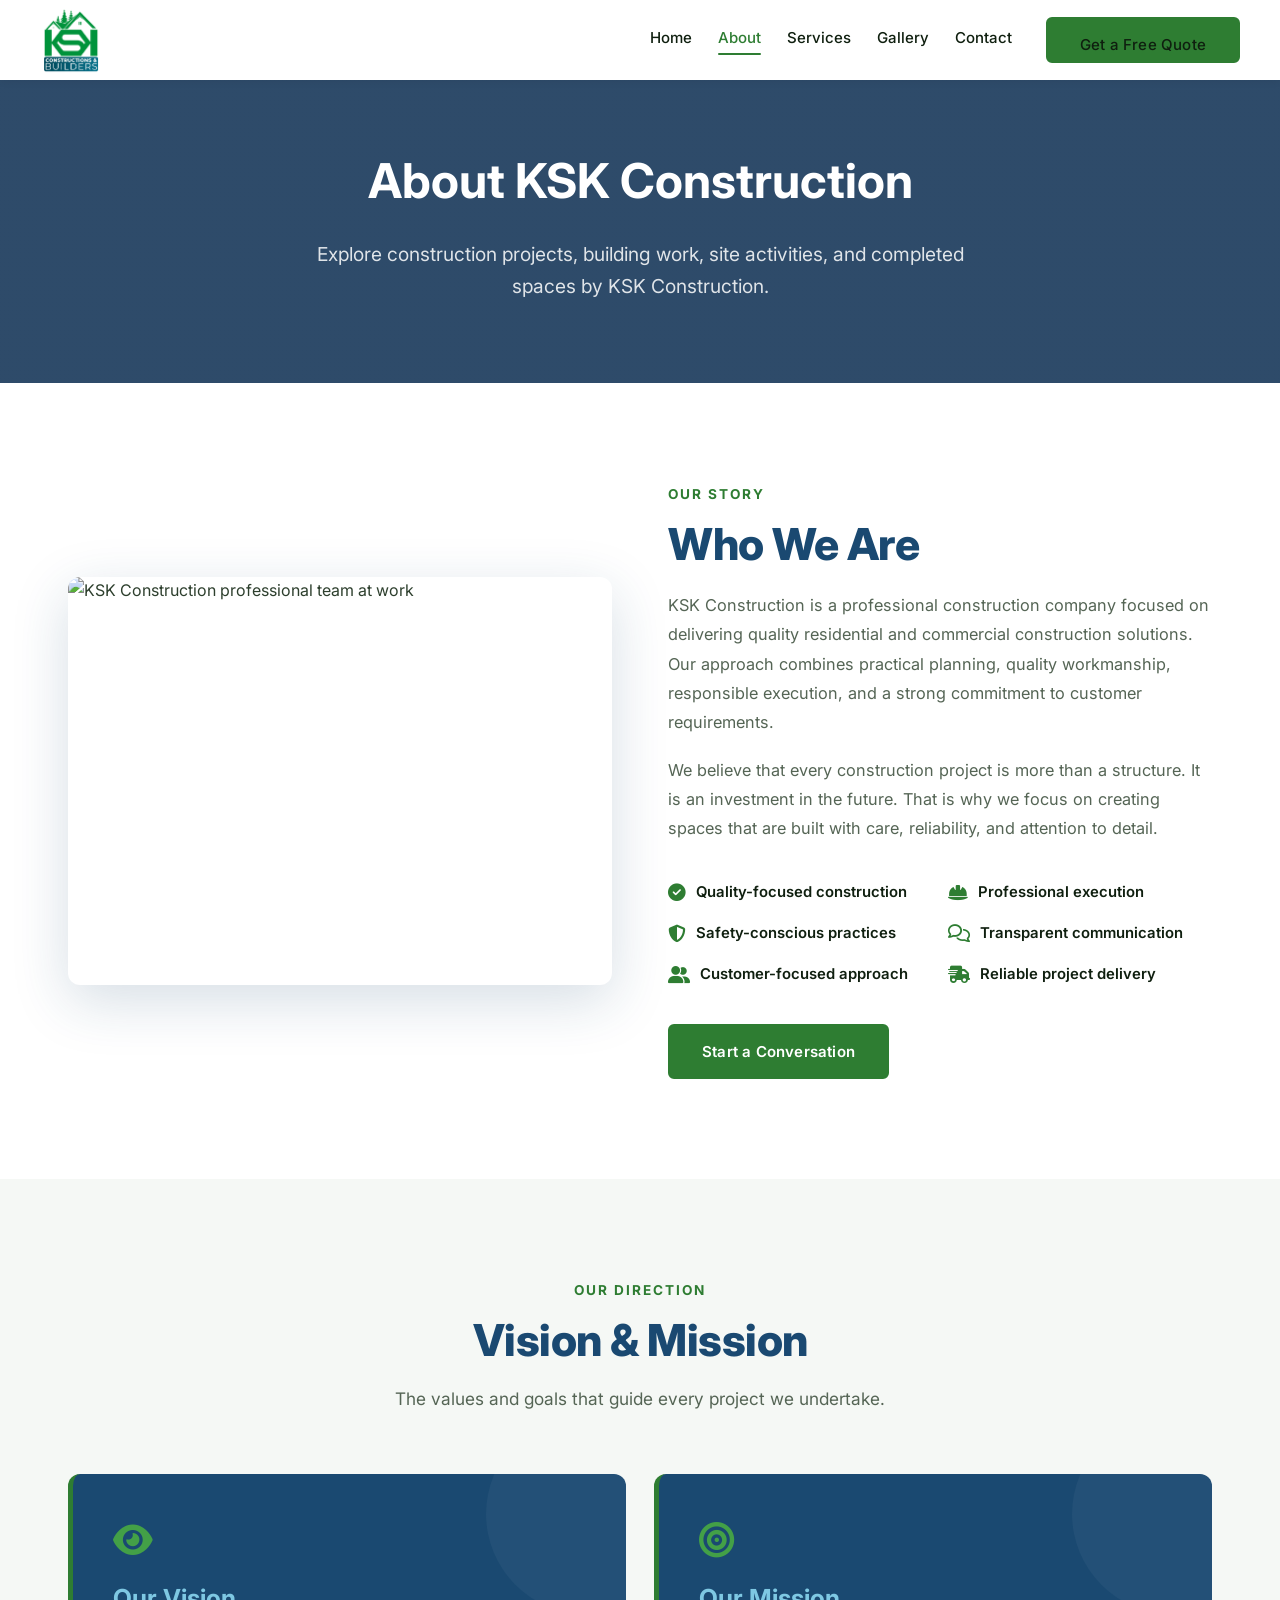
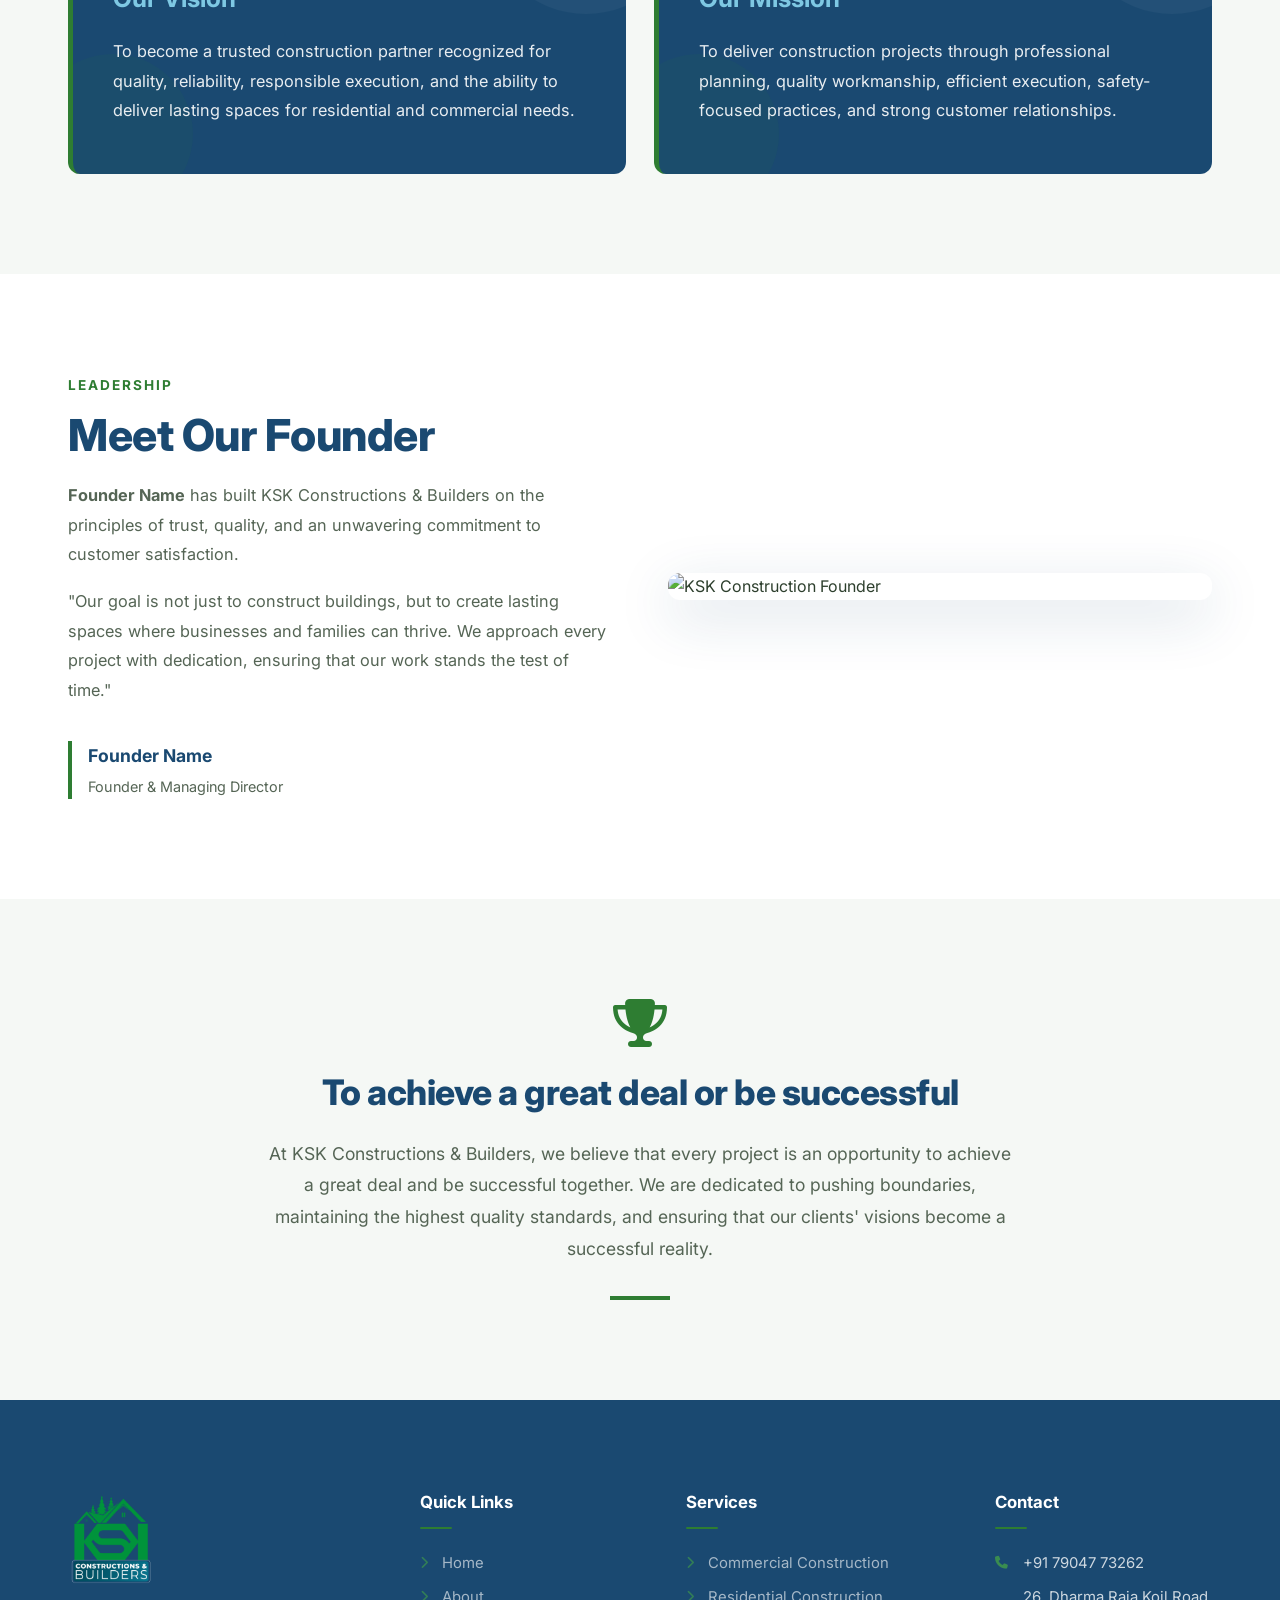
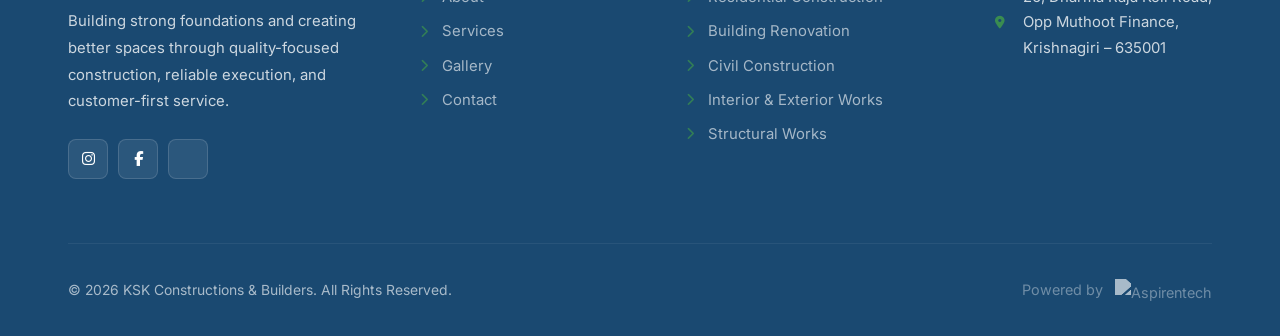
==== commit 7fe8050c: "changes" ====
--- a/about/index.html
+++ b/about/index.html
@@ -14,6 +14,7 @@
   <link rel="canonical" href="https://www.kskconstruction.com/about/">
   <link rel="stylesheet" href="../css/styles.css">
   <link rel="stylesheet" href="https://cdnjs.cloudflare.com/ajax/libs/font-awesome/6.4.0/css/all.min.css">
+  <link rel="icon" href="../images/favicon.png">
 </head>
 
 <body>
@@ -197,6 +198,7 @@
           <div class="social-links" style="margin-top:24px;">
             <a href="#" aria-label="Instagram"><i class="fa-brands fa-instagram"></i></a>
             <a href="#" aria-label="Facebook"><i class="fa-brands fa-facebook-f"></i></a>
+            <a href="#" aria-label="whatapps"><i class="fa-brands fa-whatapps"></i></a>
 
           </div>
         </div>
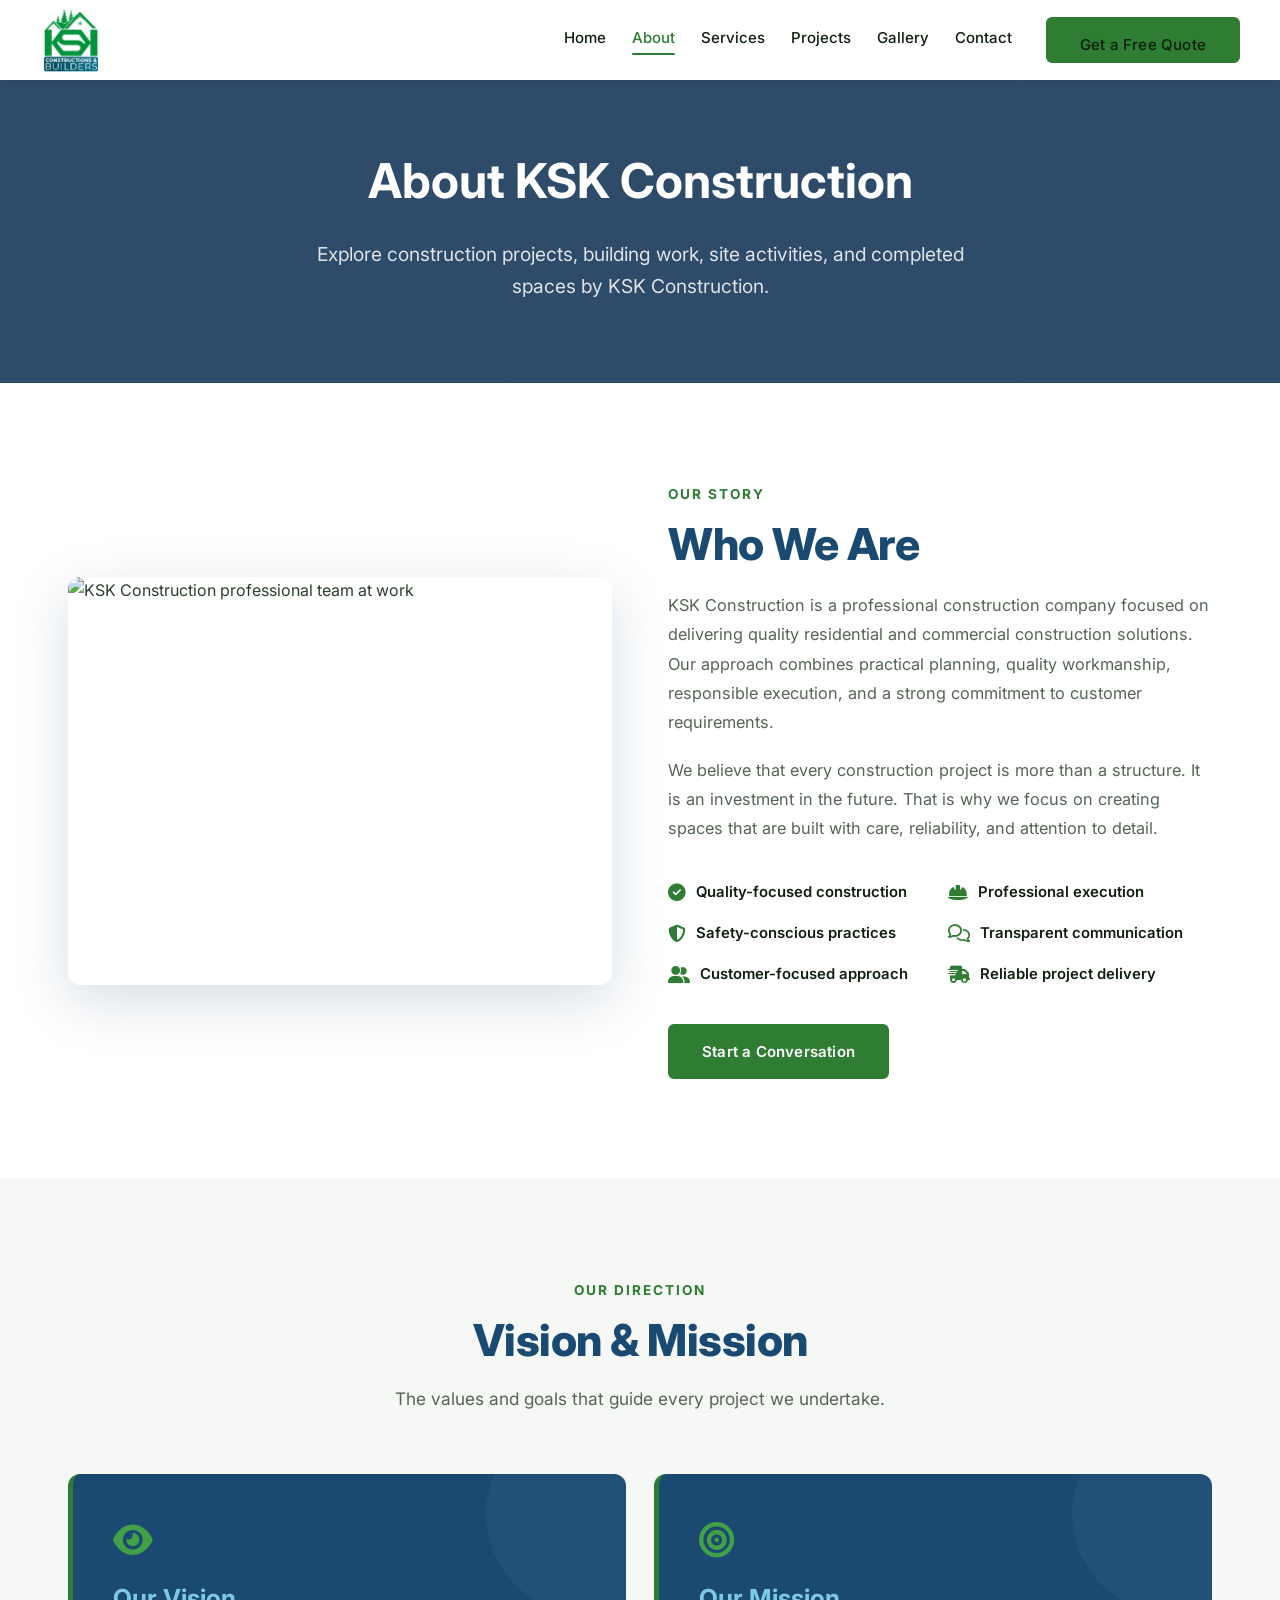
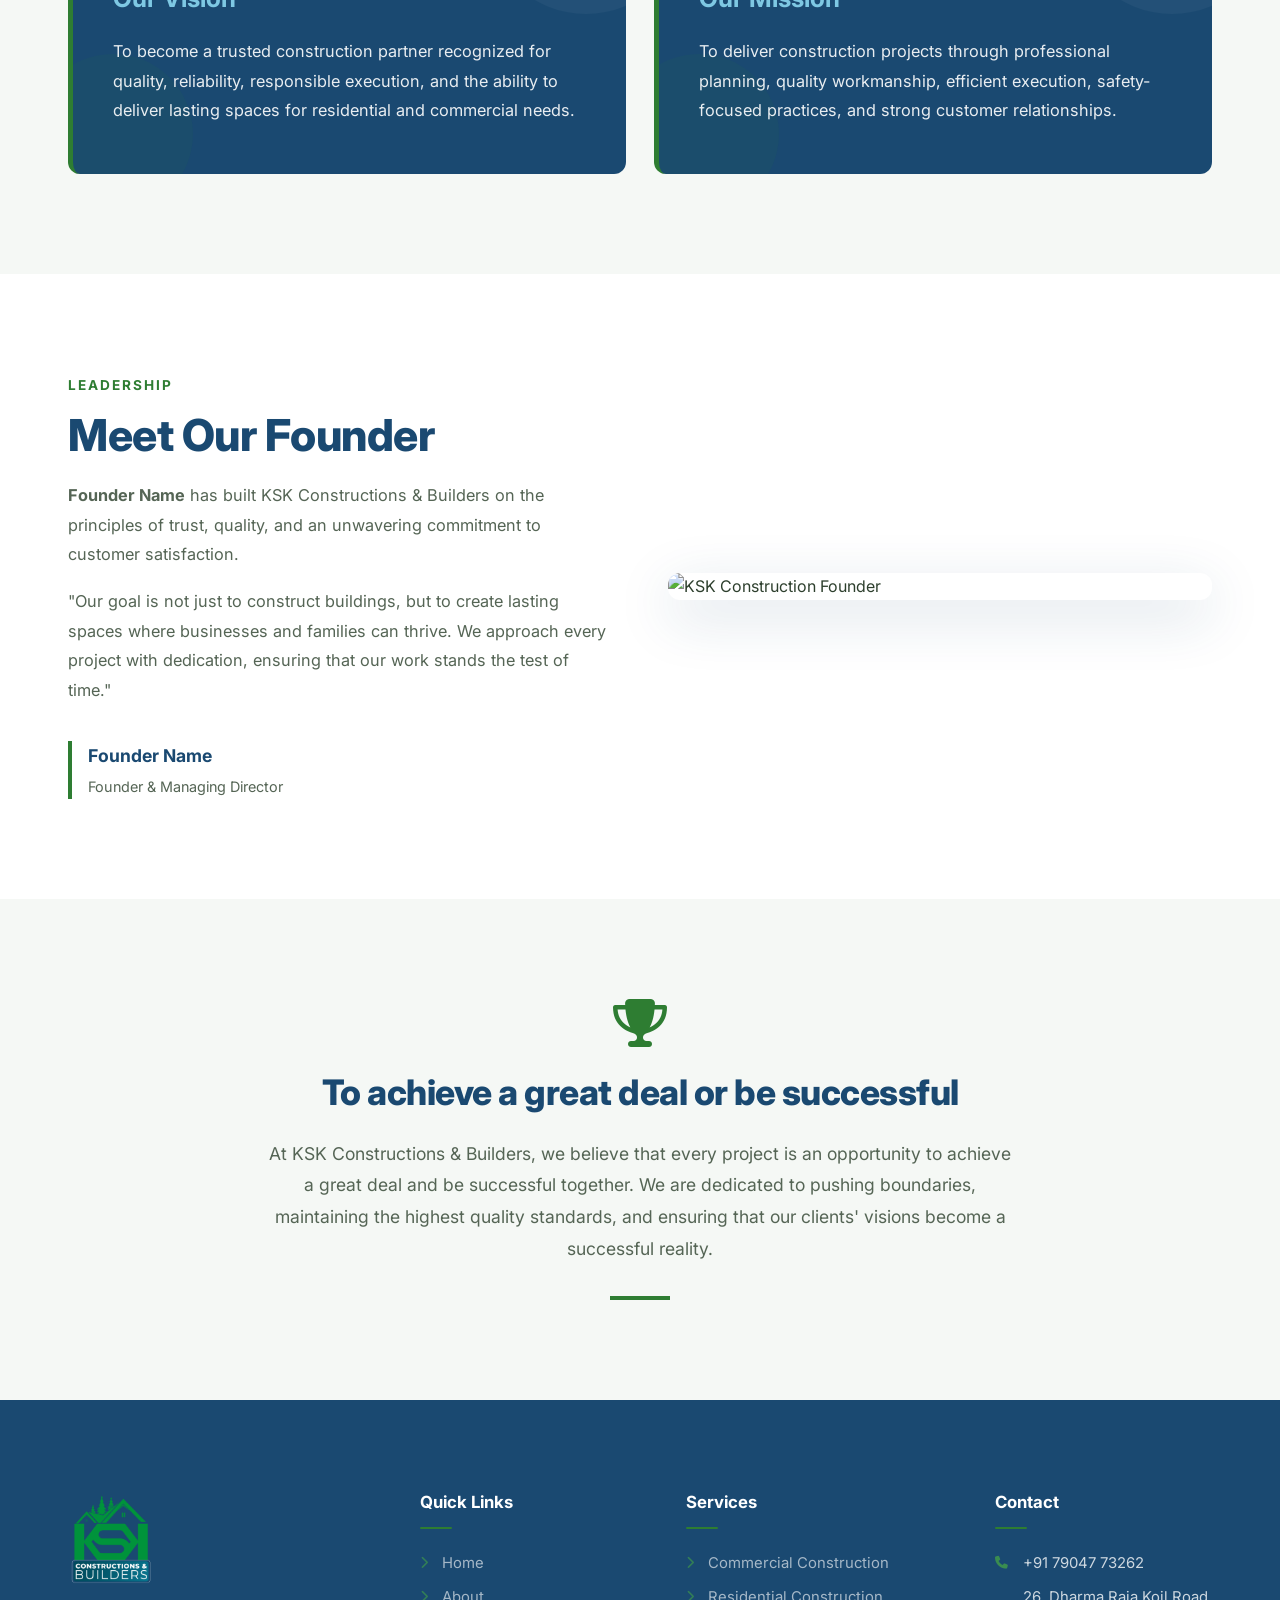
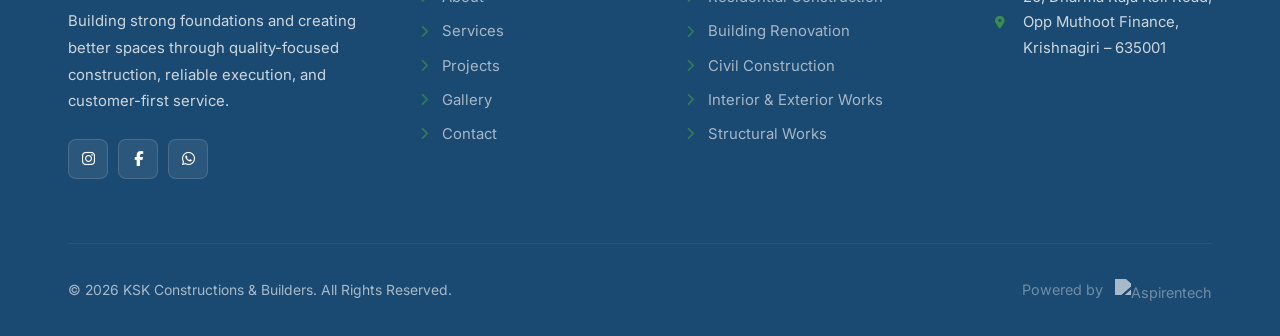
==== commit 79a7cb25: "changes" ====
--- a/about/index.html
+++ b/about/index.html
@@ -29,6 +29,7 @@
         <a href="../">Home</a>
         <a href="../about/" class="active">About</a>
         <a href="../services/">Services</a>
+        <a href="../projects/">Projects</a>
         <a href="../gallery/">Gallery</a>
         <a href="../contact/">Contact</a>
         <a href="../contact/" class="btn btn-primary">Get a Free Quote</a>
@@ -198,7 +199,7 @@
           <div class="social-links" style="margin-top:24px;">
             <a href="#" aria-label="Instagram"><i class="fa-brands fa-instagram"></i></a>
             <a href="#" aria-label="Facebook"><i class="fa-brands fa-facebook-f"></i></a>
-            <a href="#" aria-label="whatapps"><i class="fa-brands fa-whatapps"></i></a>
+            <a href="#" aria-label="whatsapp"><i class="fa-brands fa-whatsapp"></i></a>
 
           </div>
         </div>
@@ -208,6 +209,7 @@
             <li><a href="../"><i class="fa-solid fa-chevron-right"></i>Home</a></li>
             <li><a href="../about/"><i class="fa-solid fa-chevron-right"></i>About</a></li>
             <li><a href="../services/"><i class="fa-solid fa-chevron-right"></i>Services</a></li>
+            <li><a href="../projects/"><i class="fa-solid fa-chevron-right"></i>Projects</a></li>
             <li><a href="../gallery/"><i class="fa-solid fa-chevron-right"></i>Gallery</a></li>
             <li><a href="../contact/"><i class="fa-solid fa-chevron-right"></i>Contact</a></li>
           </ul>
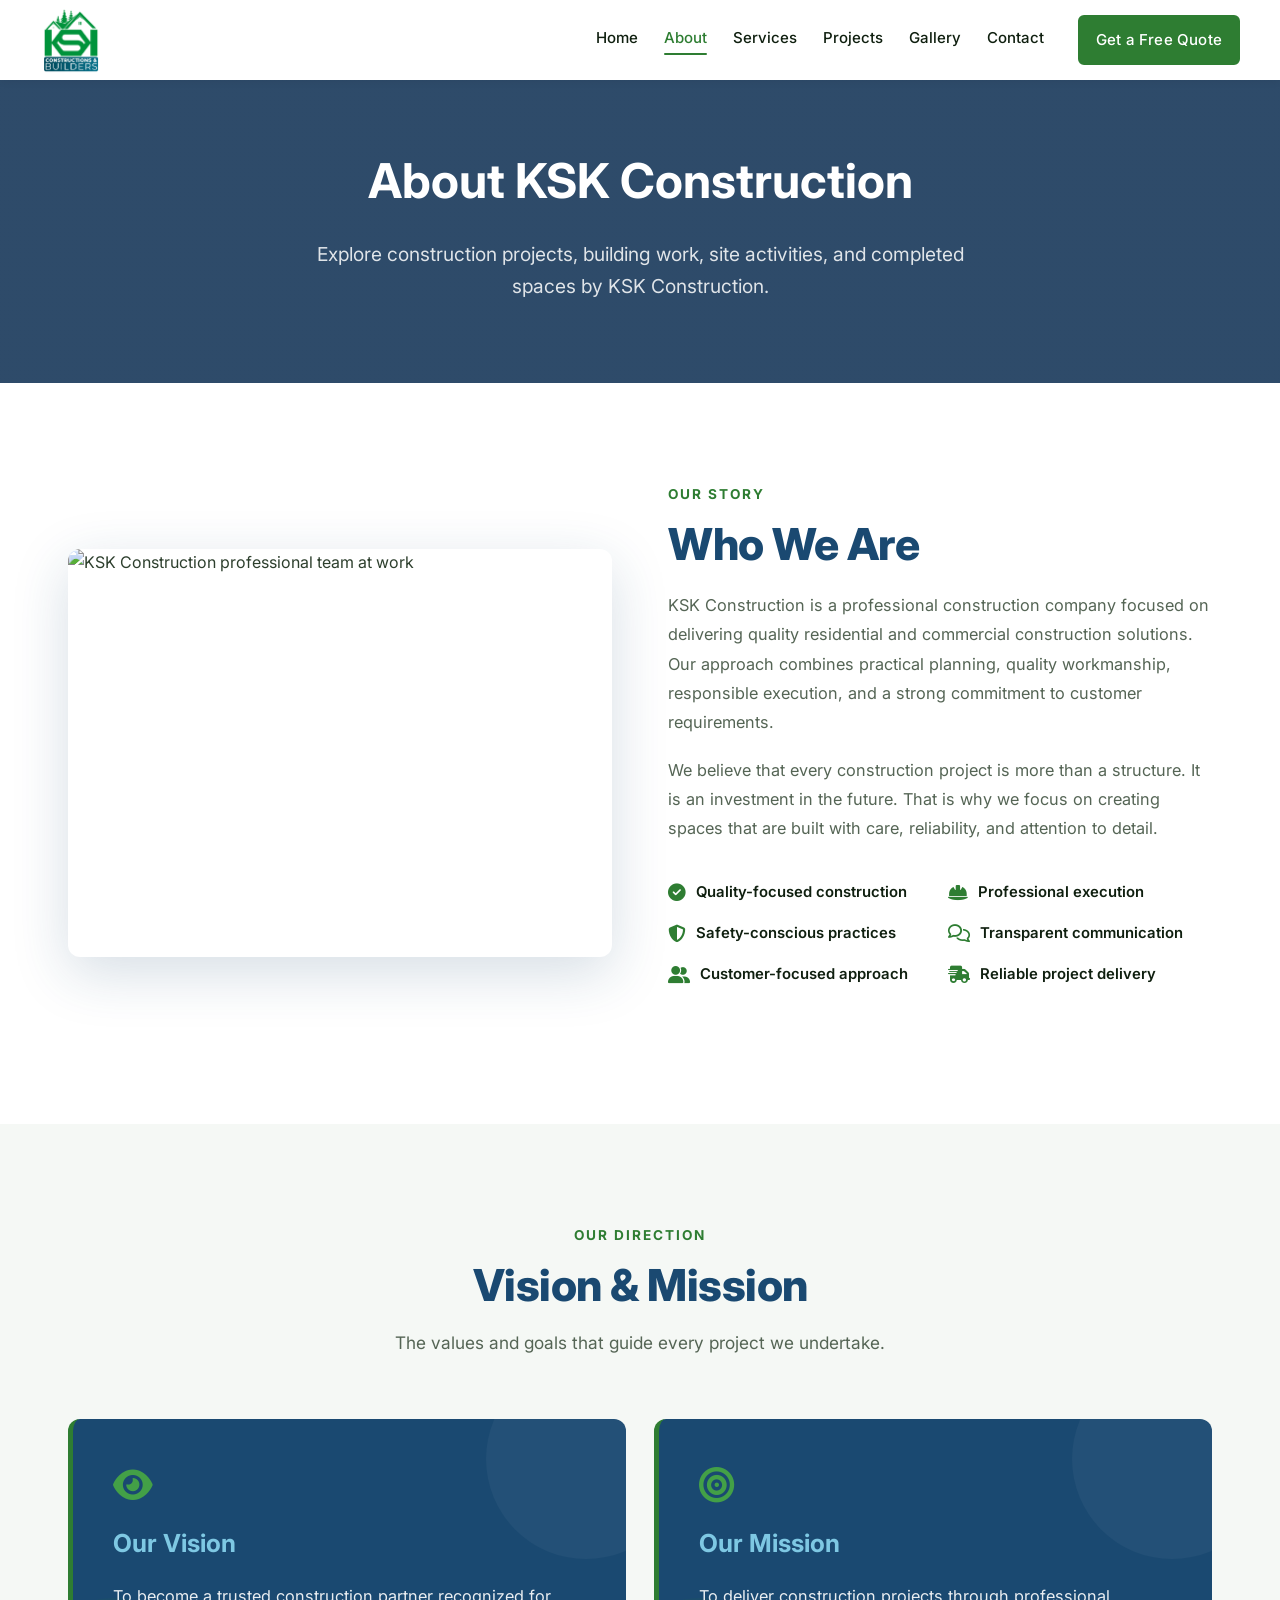
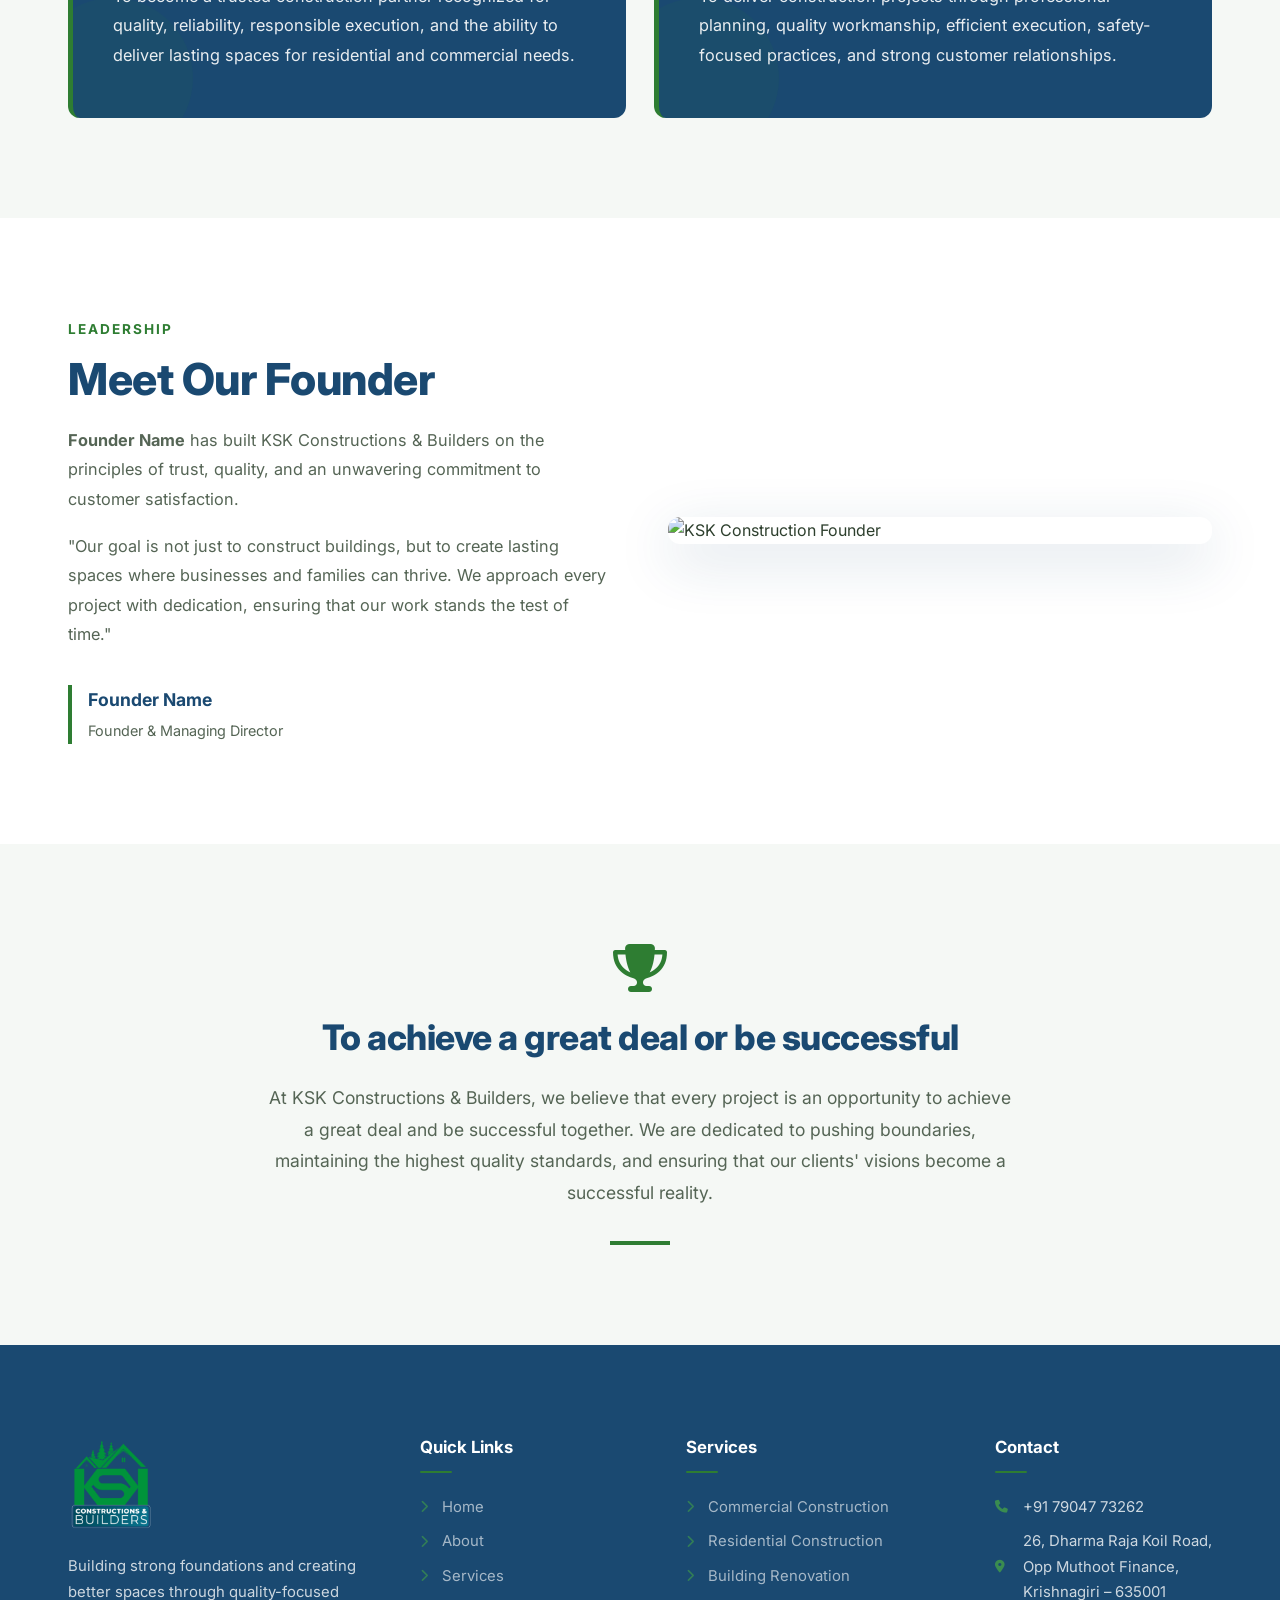
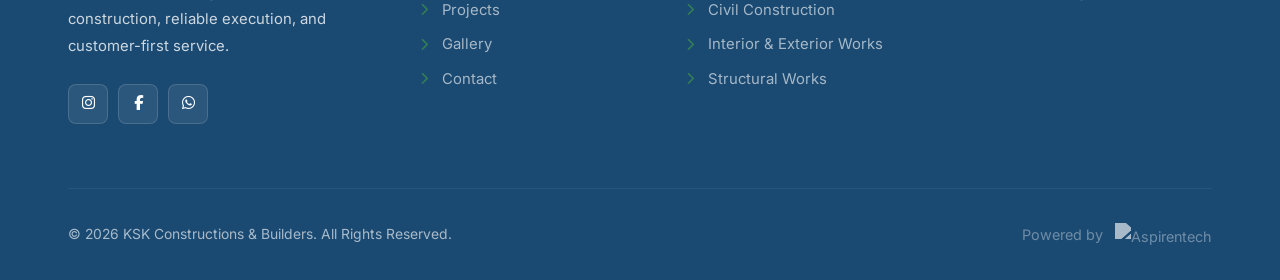
==== commit c4a376f9: "changes" ====
--- a/about/index.html
+++ b/about/index.html
@@ -32,7 +32,11 @@
         <a href="../projects/">Projects</a>
         <a href="../gallery/">Gallery</a>
         <a href="../contact/">Contact</a>
-        <a href="../contact/" class="btn btn-primary">Get a Free Quote</a>
+        <a href="../contact/" class="btn btn-primary"
+          style="background: var(--ksk-green); color: var(--white); border-color: var(--ksk-green); text-align: center; padding: 10px 16px;">Get
+          a
+          Free
+          Quote</a>
       </nav>
       <button class="hamburger" id="hamburger-btn" aria-label="Toggle navigation" aria-expanded="false">&#9776;</button>
     </div>
@@ -106,7 +110,7 @@
                   delivery</span>
               </div>
             </div>
-            <a href="../contact/" class="btn btn-primary">Start a Conversation</a>
+
           </div>
         </div>
       </div>
@@ -197,9 +201,11 @@
           <p>Building strong foundations and creating better spaces through quality-focused construction, reliable
             execution, and customer-first service.</p>
           <div class="social-links" style="margin-top:24px;">
-            <a href="#" aria-label="Instagram"><i class="fa-brands fa-instagram"></i></a>
-            <a href="#" aria-label="Facebook"><i class="fa-brands fa-facebook-f"></i></a>
-            <a href="#" aria-label="whatsapp"><i class="fa-brands fa-whatsapp"></i></a>
+            <a href="https://www.instagram.com/kskconstructions1/?hl=en" aria-label="Instagram"><i
+                class="fa-brands fa-instagram"></i></a>
+            <a href="https://www.facebook.com/kskconstructions1" aria-label="Facebook"><i
+                class="fa-brands fa-facebook-f"></i></a>
+            <a href="https://wa.me/917904773262" aria-label="whatsapp"><i class="fa-brands fa-whatsapp"></i></a>
 
           </div>
         </div>
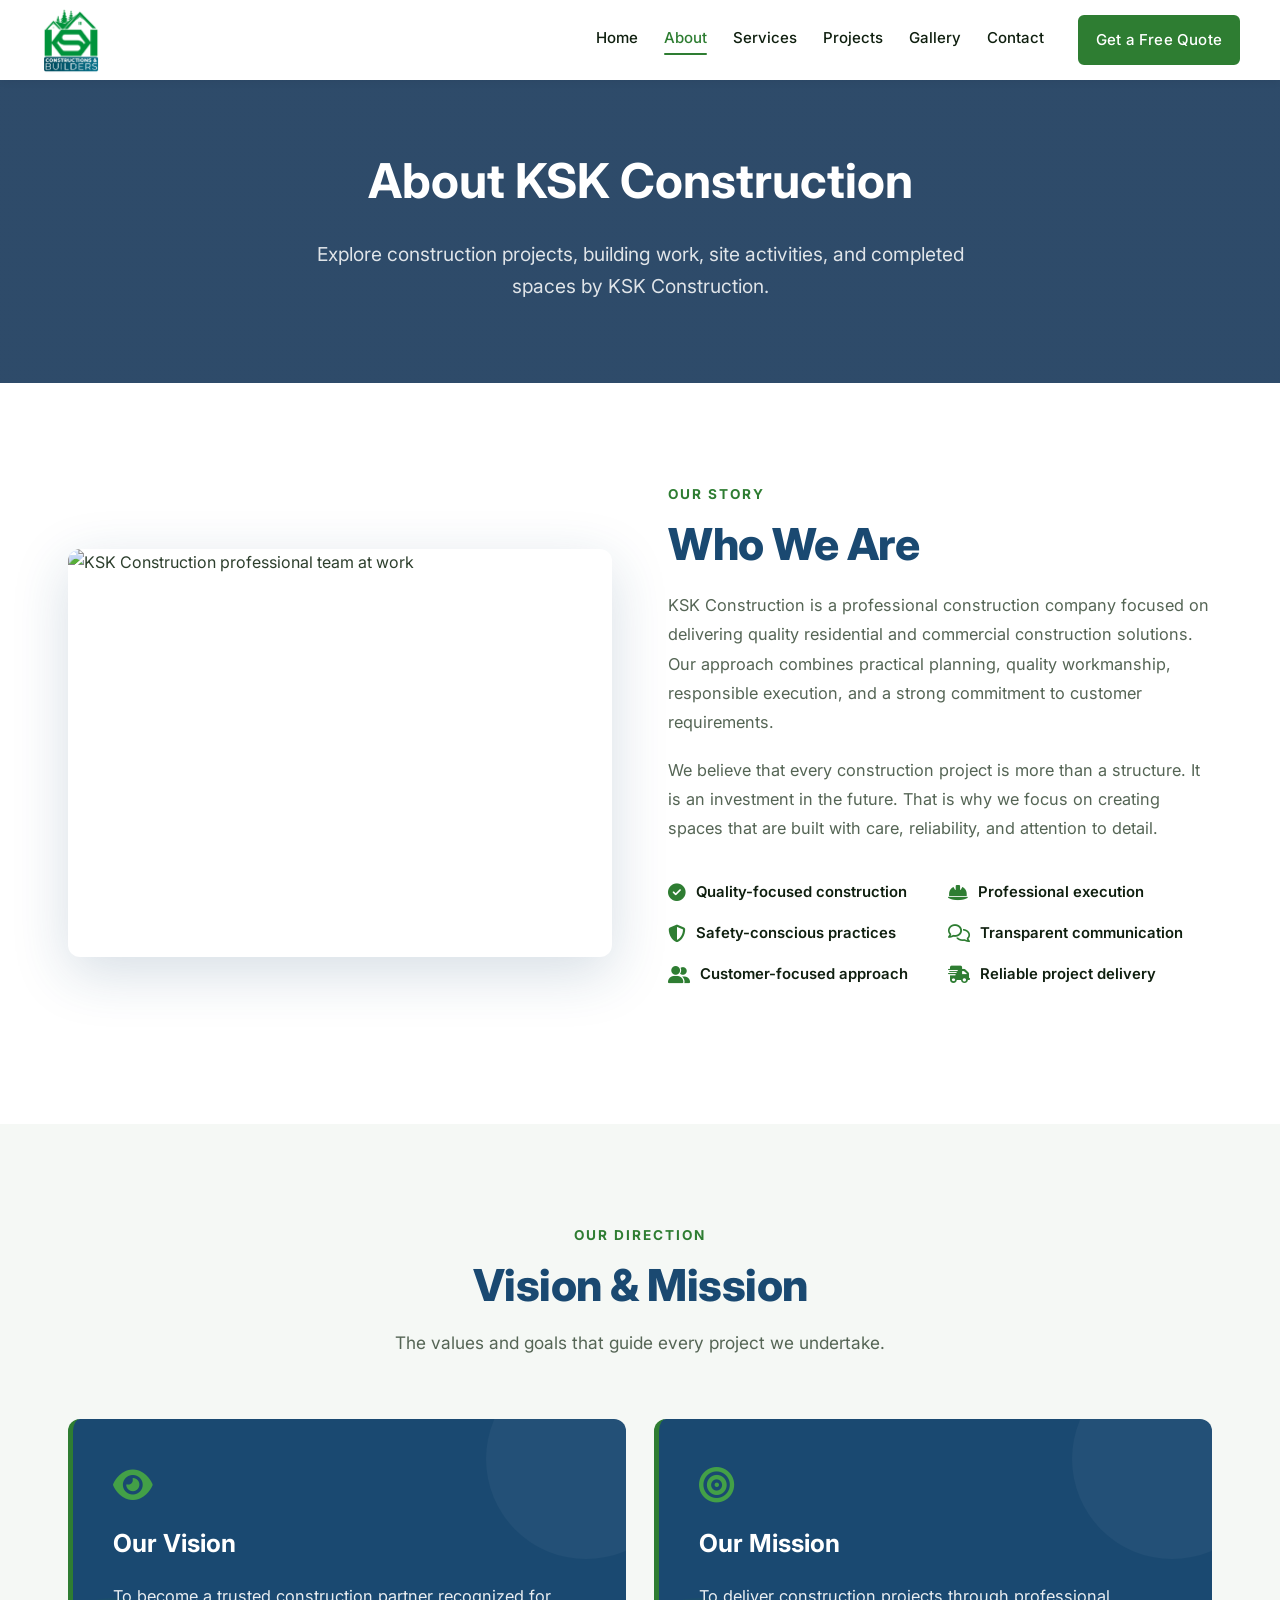
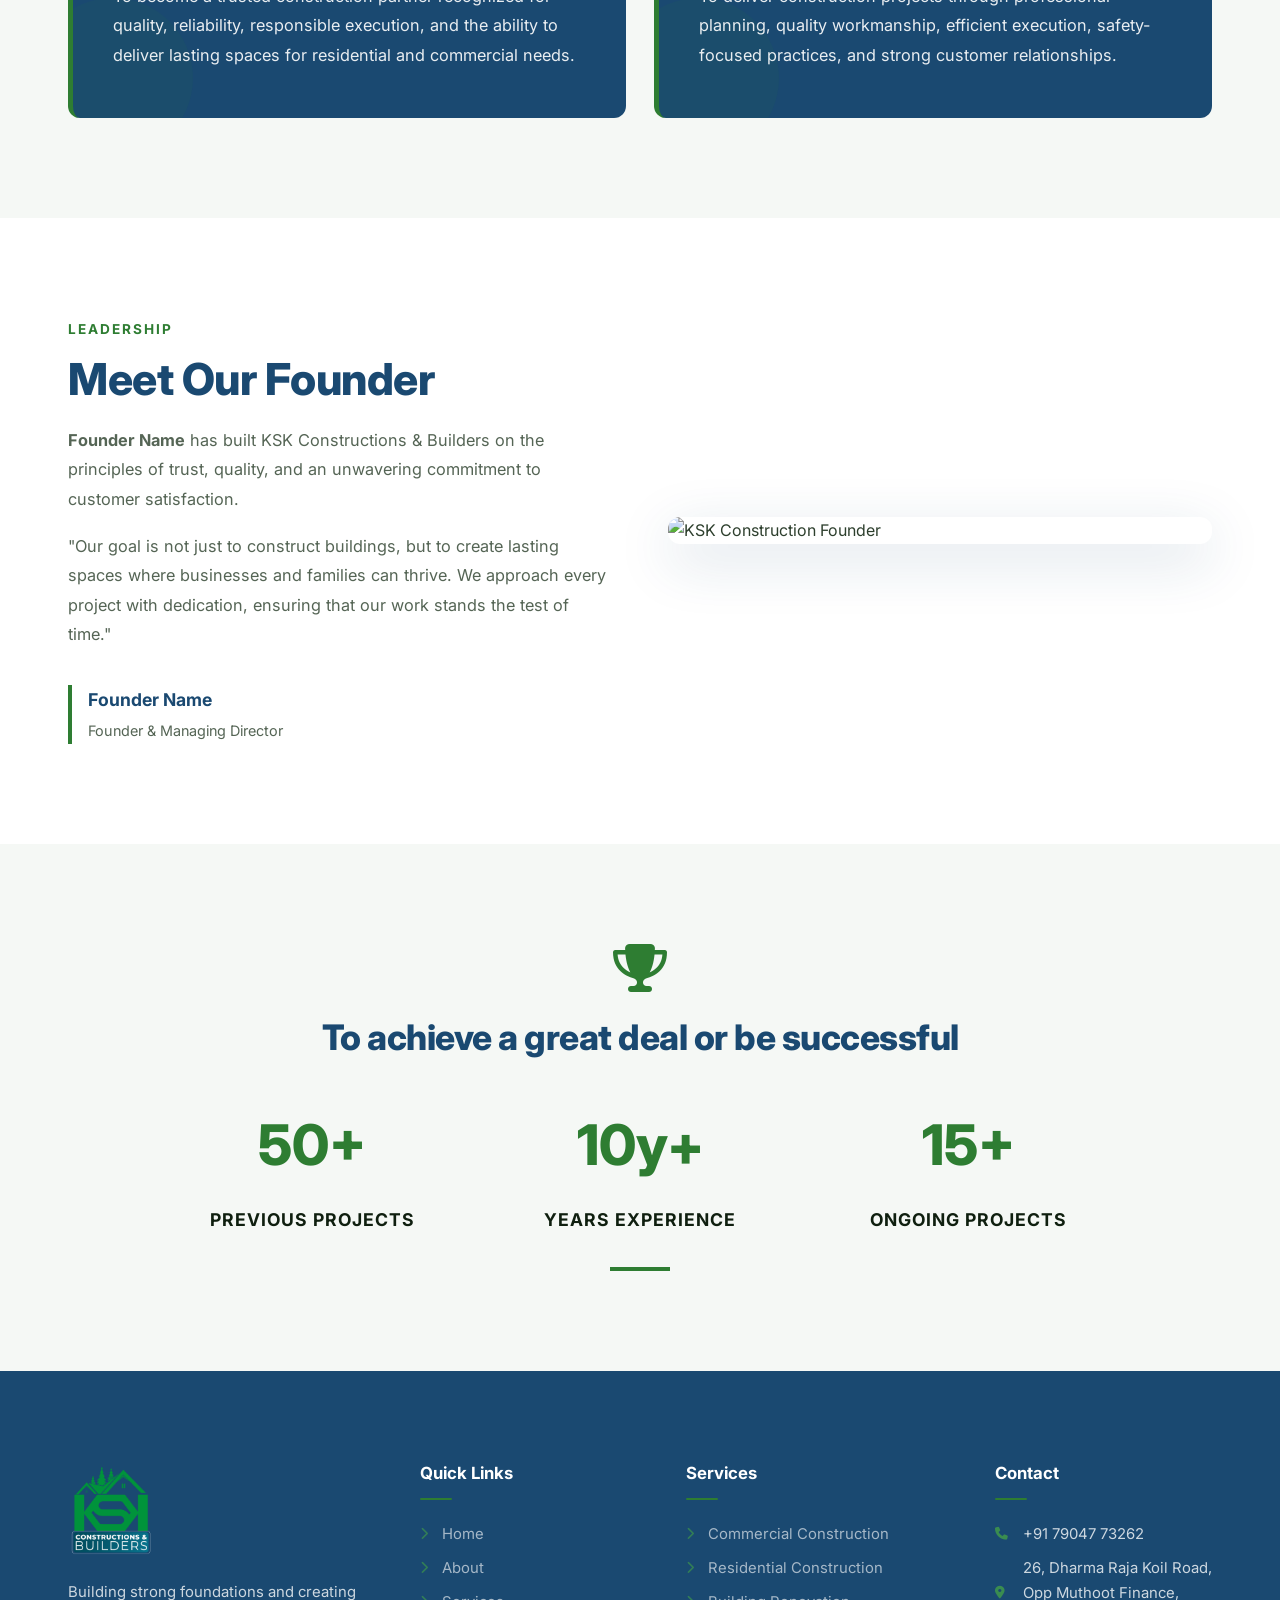
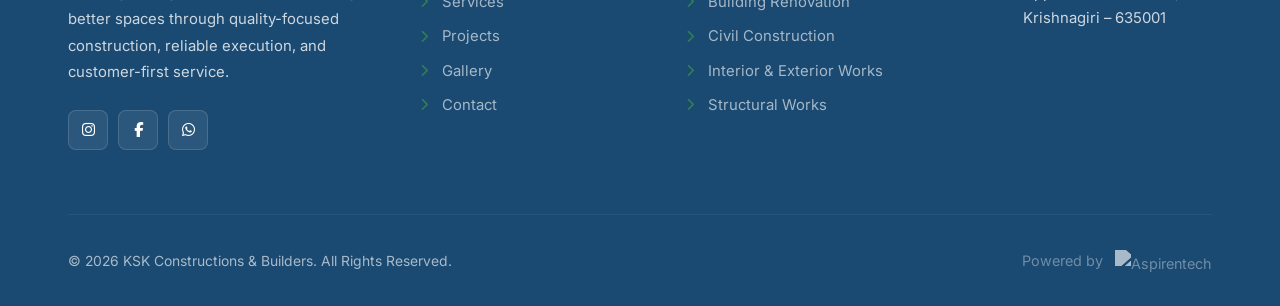
==== commit 3ea2ea9a: "changes" ====
--- a/about/index.html
+++ b/about/index.html
@@ -32,7 +32,7 @@
         <a href="../projects/">Projects</a>
         <a href="../gallery/">Gallery</a>
         <a href="../contact/">Contact</a>
-        <a href="../contact/" class="btn btn-primary"
+        <a href="https://wa.me/917904773262" class="btn btn-primary"
           style="background: var(--ksk-green); color: var(--white); border-color: var(--ksk-green); text-align: center; padding: 10px 16px;">Get
           a
           Free
@@ -128,14 +128,14 @@
           <div class="about-card">
             <i class="fa-solid fa-eye"
               style="font-size:2.2rem; color:var(--ksk-green-light); margin-bottom:20px; display:block;"></i>
-            <h3>Our Vision</h3>
+            <h3 style="color: #fff;">Our Vision</h3>
             <p>To become a trusted construction partner recognized for quality, reliability, responsible execution, and
               the ability to deliver lasting spaces for residential and commercial needs.</p>
           </div>
           <div class="about-card">
             <i class="fa-solid fa-bullseye"
               style="font-size:2.2rem; color:var(--ksk-green-light); margin-bottom:20px; display:block;"></i>
-            <h3>Our Mission</h3>
+            <h3 style="color: #fff;">Our Mission</h3>
             <p>To deliver construction projects through professional planning, quality workmanship, efficient execution,
               safety-focused practices, and strong customer relationships.</p>
           </div>
@@ -174,15 +174,32 @@
 
     <!-- OPPORTUNITY / SUCCESS SECTION -->
     <section class="section section-bg-light">
-      <div class="container" style="text-align: center; max-width: 800px; margin: 0 auto;">
+      <div class="container" style="text-align: center; max-width: 1000px; margin: 0 auto;">
         <i class="fa-solid fa-trophy" style="font-size:3rem; color:var(--ksk-green); margin-bottom:24px;"></i>
-        <h2 class="section-title" style="font-size: 2.2rem; margin-bottom: 24px;">To achieve a great deal or be
+        <h2 class="section-title" style="font-size: 2.2rem; margin-bottom: 40px;">To achieve a great deal or be
           successful</h2>
-        <p style="color:var(--text-light); font-size: 1.1rem; line-height: 1.8; margin-bottom: 32px;">
-          At KSK Constructions & Builders, we believe that every project is an opportunity to achieve a great deal and
-          be successful together. We are dedicated to pushing boundaries, maintaining the highest quality standards, and
-          ensuring that our clients' visions become a successful reality.
-        </p>
+
+        <div style="display: flex; justify-content: center; flex-wrap: wrap; gap: 40px; margin-bottom: 32px;">
+          <div style="flex: 1; min-width: 250px;">
+            <div style="font-size: 3.5rem; font-weight: 800; color: var(--ksk-green); margin-bottom: 12px;">50+</div>
+            <p
+              style="font-size: 1.1rem; color: var(--text-dark); font-weight: 700; text-transform: uppercase; letter-spacing: 1px;">
+              Previous Projects</p>
+          </div>
+          <div style="flex: 1; min-width: 250px;">
+            <div style="font-size: 3.5rem; font-weight: 800; color: var(--ksk-green); margin-bottom: 12px;">10y+</div>
+            <p
+              style="font-size: 1.1rem; color: var(--text-dark); font-weight: 700; text-transform: uppercase; letter-spacing: 1px;">
+              Years Experience</p>
+          </div>
+          <div style="flex: 1; min-width: 250px;">
+            <div style="font-size: 3.5rem; font-weight: 800; color: var(--ksk-green); margin-bottom: 12px;">15+</div>
+            <p
+              style="font-size: 1.1rem; color: var(--text-dark); font-weight: 700; text-transform: uppercase; letter-spacing: 1px;">
+              Ongoing Projects</p>
+          </div>
+        </div>
+
         <div style="width: 60px; height: 4px; background: var(--ksk-green); margin: 0 auto;"></div>
       </div>
     </section>
